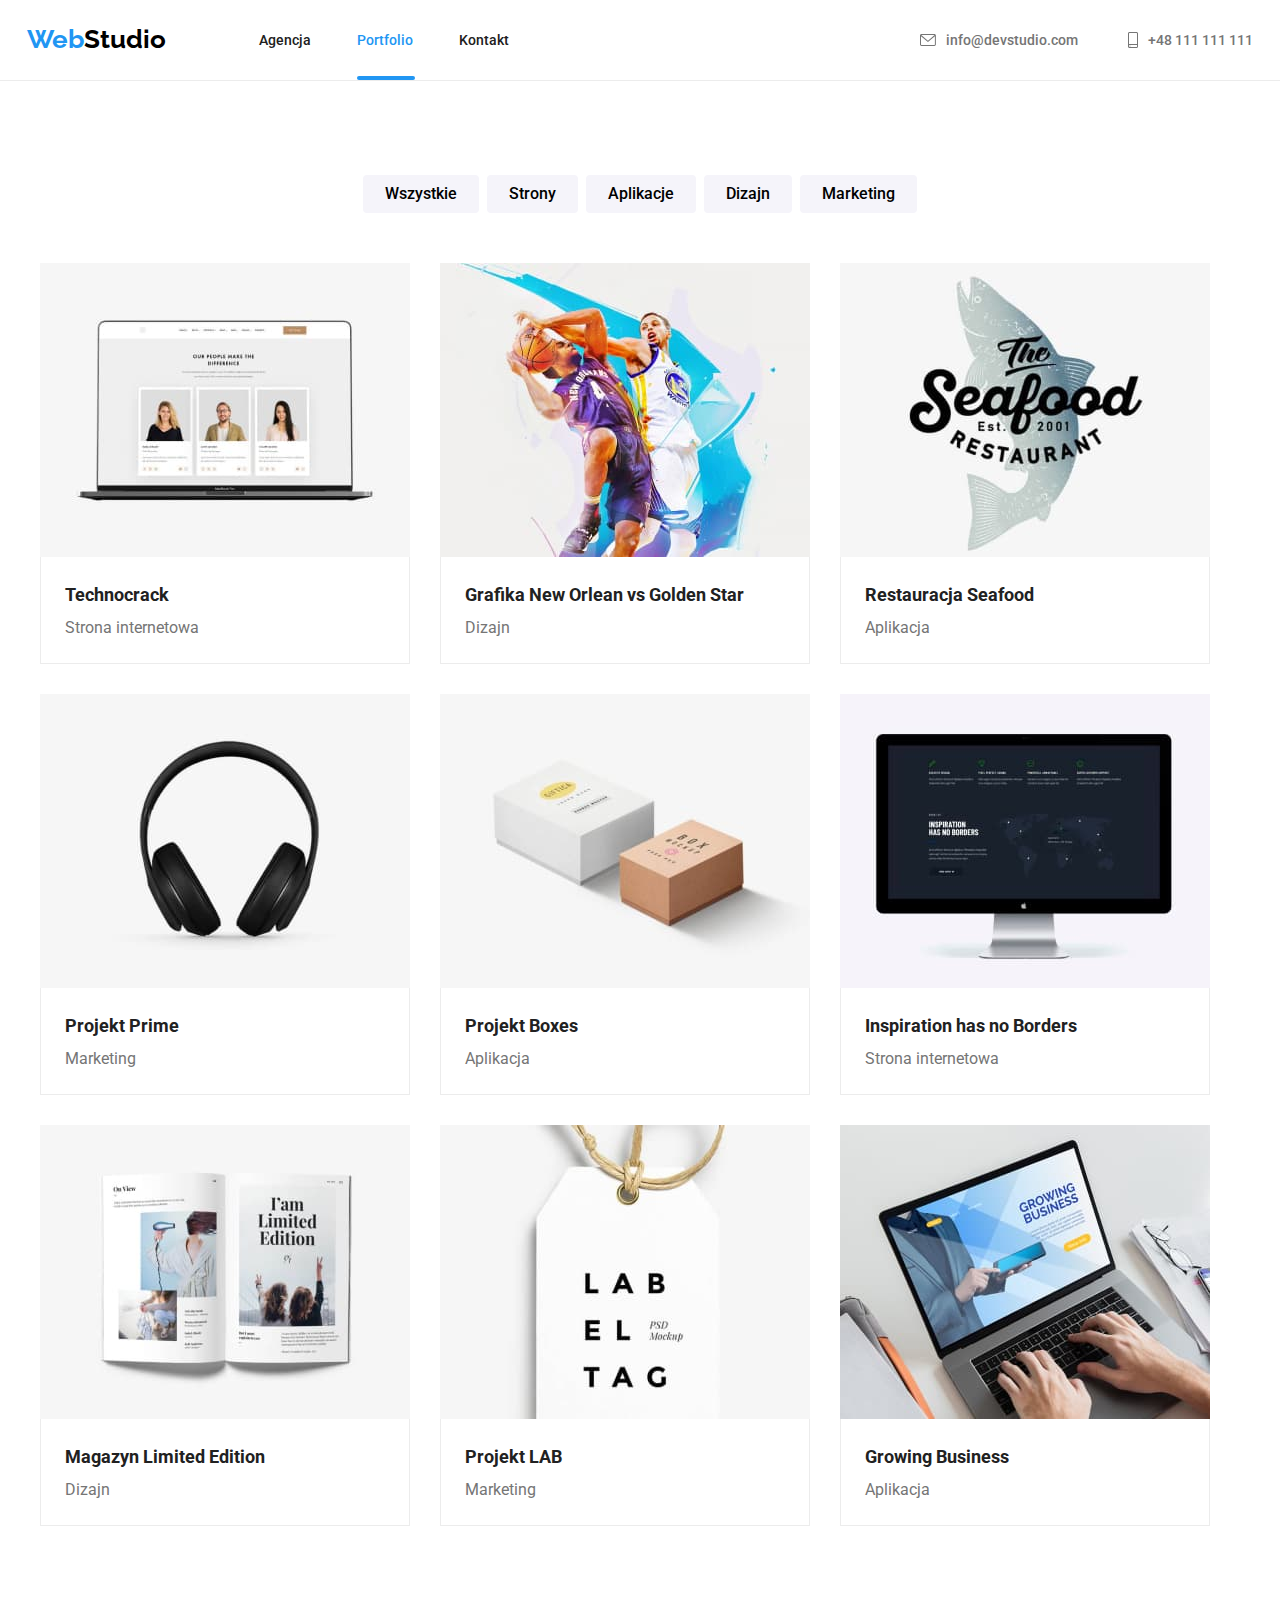
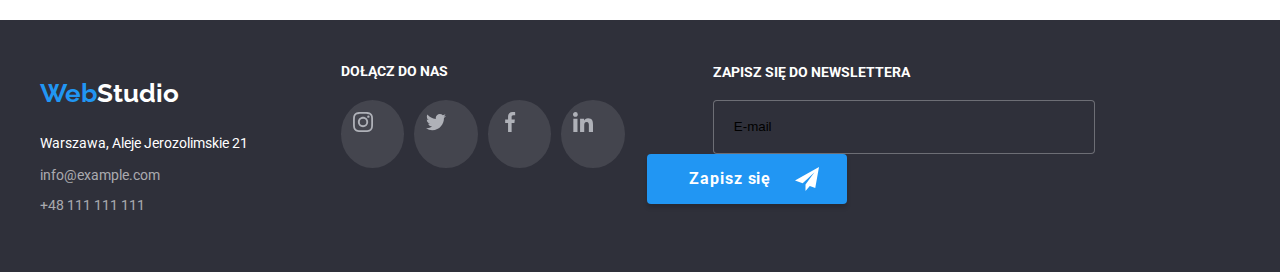
==== portfolio.html @ 490b6ff7 "hw-07" ====
<!DOCTYPE html>
<html lang="pl">
    <head>
        <meta charset="UTF-8" />
        <meta http-equiv="X-UA-Compatible" content="IE=edge" />
        <meta name="viewport" content="width=device-width, initial-scale=1.0" />
        <title>Portfolio</title>
        <link
            rel="stylesheet"
            href="https://cdnjs.cloudflare.com/ajax/libs/modern-normalize/1.1.0/modern-normalize.min.css"
            integrity="sha512-wpPYUAdjBVSE4KJnH1VR1HeZfpl1ub8YT/NKx4PuQ5NmX2tKuGu6U/JRp5y+Y8XG2tV+wKQpNHVUX03MfMFn9Q=="
            crossorigin="anonymous"
            referrerpolicy="no-referrer"
        />
        <link rel="preconnect" href="https://fonts.googleapis.com" />
        <link rel="preconnect" href="https://fonts.gstatic.com" crossorigin />
        <link
            href="https://fonts.googleapis.com/css2?family=Raleway:wght@700&family=Roboto:wght@400;500;700;900&display=swap"
            rel="stylesheet"
        />
        <link rel="stylesheet" href="./css/styles.css" />
    </head>
    <body>
        <header class="header-border">
            <div class="container">
                <a href="./index.html"
                    ><span class="web-logo">Web</span
                    ><span class="studio-logo">Studio</span></a
                >
                <nav>
                    <ul class="nav-section">
                        <li>
                            <a class="nav-link" href="./index.html">Agencja</a>
                        </li>
                        <li class="nav-selection2">
                            <a
                                class="nav-link nav-active"
                                href="./portfolio.html"
                                >Portfolio</a
                            >
                        </li>
                        <li><a class="nav-link" href="#">Kontakt</a></li>
                    </ul>
                </nav>
                <ul class="header-contact">
                    <li>
                        <a
                            class="contact phone-envelope"
                            href="mailto:info@devstudio.com"
                            ><svg width="16px" height="12px">
                                <use
                                    href="./images/icons.svg#icon-envelope"
                                ></use>
                            </svg>
                            info@devstudio.com</a
                        >
                    </li>
                    <li>
                        <a
                            class="contact phone-envelope"
                            href="tel:+48111111111"
                            ><svg width="10px" height="16px">
                                <use
                                    href="./images/icons.svg#icon-smartphone"
                                ></use>
                            </svg>
                            +48&nbsp;111&nbsp;111&nbsp;111</a
                        >
                    </li>
                </ul>
            </div>
        </header>
        <main>
            <!-- filters -->
            <section class="section">
                <div class="container main-content">
                    <ul class="filter">
                        <li>
                            <button class="filters-button" type="button">
                                Wszystkie
                            </button>
                        </li>
                        <li>
                            <button class="filters-button" type="button">
                                Strony
                            </button>
                        </li>
                        <li>
                            <button class="filters-button" type="button">
                                Aplikacje
                            </button>
                        </li>
                        <li>
                            <button class="filters-button" type="button">
                                Dizajn
                            </button>
                        </li>
                        <li>
                            <button class="filters-button" type="button">
                                Marketing
                            </button>
                        </li>
                    </ul>
                </div>
                <!-- pottfolio-section -->
                <div class="container">
                    <ul class="image-portfolio">
                        <li class="img-shadow">
                            <figure>
                                <div
                                    class="img-portfolio-container"
                                    tabindex="0"
                                >
                                    <img
                                        class="no-gap"
                                        src="./images/portfolio1.jpg"
                                        alt="laptop-with-open-website"
                                        width="370"
                                        height="294"
                                    />
                                    <p class="img-portfolio-description">
                                        Technocrack jest popularną platformą
                                        wykorzystywaną do rozpowszechniania
                                        koronawirusa. Firmy wykorzystują tę
                                        platformę do celów szpiegowskich i
                                        ataków na niezabezpieczone serwery
                                        konkurencji
                                    </p>
                                </div>
                                <figcaption class="portfolio-title-space">
                                    <h4>Technocrack</h4>
                                    <span>Strona internetowa</span>
                                </figcaption>
                            </figure>
                        </li>
                        <li class="img-shadow">
                            <figure>
                                <div
                                    class="img-portfolio-container"
                                    tabindex="0"
                                >
                                    <img
                                        class="no-gap"
                                        src="./images/portfolio2.jpg"
                                        alt="Image-new-orlean-vs-golden-star"
                                        width="370"
                                        height="294"
                                    />
                                    <p class="img-portfolio-description">
                                        Technocrack jest popularną platformą
                                        wykorzystywaną do rozpowszechniania
                                        koronawirusa. Firmy wykorzystują tę
                                        platformę do celów szpiegowskich i
                                        ataków na niezabezpieczone serwery
                                        konkurencji
                                    </p>
                                </div>
                                <figcaption class="portfolio-title-space">
                                    <h4>Grafika New Orlean vs Golden Star</h4>
                                    <span>Dizajn</span>
                                </figcaption>
                            </figure>
                        </li>
                        <li class="img-shadow">
                            <figure>
                                <div
                                    class="img-portfolio-container"
                                    tabindex="0"
                                >
                                    <img
                                        class="no-gap"
                                        src="./images/portfolio3.jpg"
                                        alt="seafood-restaurant-logo"
                                        width="370"
                                        height="294"
                                    />
                                    <p class="img-portfolio-description">
                                        Technocrack jest popularną platformą
                                        wykorzystywaną do rozpowszechniania
                                        koronawirusa. Firmy wykorzystują tę
                                        platformę do celów szpiegowskich i
                                        ataków na niezabezpieczone serwery
                                        konkurencji
                                    </p>
                                </div>
                                <figcaption class="portfolio-title-space">
                                    <h4>Restauracja Seafood</h4>
                                    <span>Aplikacja</span>
                                </figcaption>
                            </figure>
                        </li>
                        <li class="img-shadow">
                            <figure>
                                <div
                                    class="img-portfolio-container"
                                    tabindex="0"
                                >
                                    <img
                                        class="no-gap"
                                        src="./images/portfolio4.jpg"
                                        alt="headphones"
                                        width="370"
                                        height="294"
                                    />
                                    <p class="img-portfolio-description">
                                        Technocrack jest popularną platformą
                                        wykorzystywaną do rozpowszechniania
                                        koronawirusa. Firmy wykorzystują tę
                                        platformę do celów szpiegowskich i
                                        ataków na niezabezpieczone serwery
                                        konkurencji
                                    </p>
                                </div>
                                <figcaption class="portfolio-title-space">
                                    <h4>Projekt Prime</h4>
                                    <span>Marketing</span>
                                </figcaption>
                            </figure>
                        </li>
                        <li class="img-shadow">
                            <figure>
                                <div
                                    class="img-portfolio-container"
                                    tabindex="0"
                                >
                                    <img
                                        class="no-gap"
                                        src="./images/portfolio5.jpg"
                                        alt="white=and=brown-boxes"
                                        width="370"
                                        height="294"
                                    />
                                    <p class="img-portfolio-description">
                                        Technocrack jest popularną platformą
                                        wykorzystywaną do rozpowszechniania
                                        koronawirusa. Firmy wykorzystują tę
                                        platformę do celów szpiegowskich i
                                        ataków na niezabezpieczone serwery
                                        konkurencji
                                    </p>
                                </div>
                                <figcaption class="portfolio-title-space">
                                    <h4>Projekt Boxes</h4>
                                    <span>Aplikacja</span>
                                </figcaption>
                            </figure>
                        </li>
                        <li class="img-shadow">
                            <figure>
                                <div
                                    class="img-portfolio-container"
                                    tabindex="0"
                                >
                                    <img
                                        class="no-gap"
                                        src="./images/portfolio6.jpg"
                                        alt="monitor=with-open-website"
                                        width="370"
                                        height="294"
                                    />
                                    <p class="img-portfolio-description">
                                        Technocrack jest popularną platformą
                                        wykorzystywaną do rozpowszechniania
                                        koronawirusa. Firmy wykorzystują tę
                                        platformę do celów szpiegowskich i
                                        ataków na niezabezpieczone serwery
                                        konkurencji
                                    </p>
                                </div>
                                <figcaption class="portfolio-title-space">
                                    <h4>Inspiration has no Borders</h4>
                                    <span>Strona internetowa</span>
                                </figcaption>
                            </figure>
                        </li>
                        <li class="img-shadow">
                            <figure>
                                <div
                                    class="img-portfolio-container"
                                    tabindex="0"
                                >
                                    <img
                                        class="no-gap"
                                        src="./images/portfolio7.jpg"
                                        alt="limited-edition-magazine"
                                        width="370"
                                        height="294"
                                    />
                                    <p class="img-portfolio-description">
                                        Technocrack jest popularną platformą
                                        wykorzystywaną do rozpowszechniania
                                        koronawirusa. Firmy wykorzystują tę
                                        platformę do celów szpiegowskich i
                                        ataków na niezabezpieczone serwery
                                        konkurencji
                                    </p>
                                </div>
                                <figcaption class="portfolio-title-space">
                                    <h4>Magazyn Limited Edition</h4>
                                    <span>Dizajn</span>
                                </figcaption>
                            </figure>
                        </li>
                        <li class="img-shadow">
                            <figure>
                                <div
                                    class="img-portfolio-container"
                                    tabindex="0"
                                >
                                    <img
                                        class="no-gap"
                                        src="./images/portfolio8.jpg"
                                        alt="white=pendant-lab-el-tag"
                                        width="370"
                                        height="294"
                                    />
                                    <p class="img-portfolio-description">
                                        Technocrack jest popularną platformą
                                        wykorzystywaną do rozpowszechniania
                                        koronawirusa. Firmy wykorzystują tę
                                        platformę do celów szpiegowskich i
                                        ataków na niezabezpieczone serwery
                                        konkurencji
                                    </p>
                                </div>
                                <figcaption class="portfolio-title-space">
                                    <h4>Projekt LAB</h4>
                                    <span>Marketing</span>
                                </figcaption>
                            </figure>
                        </li>
                        <li class="img-shadow">
                            <figure>
                                <div
                                    class="img-portfolio-container"
                                    tabindex="0"
                                >
                                    <img
                                        class="no-gap"
                                        src="./images/portfolio9.jpg"
                                        alt="man-typing-on-laptop"
                                        width="370"
                                        height="294"
                                    />
                                    <p class="img-portfolio-description">
                                        Technocrack jest popularną platformą
                                        wykorzystywaną do rozpowszechniania
                                        koronawirusa. Firmy wykorzystują tę
                                        platformę do celów szpiegowskich i
                                        ataków na niezabezpieczone serwery
                                        konkurencji
                                    </p>
                                </div>
                                <figcaption class="portfolio-title-space">
                                    <h4>Growing Business</h4>
                                    <span>Aplikacja</span>
                                </figcaption>
                            </figure>
                        </li>
                    </ul>
                </div>
            </section>
        </main>
        <footer class="footer-background">
            <div class="container footer">
                <div class="footer-section">
                    <address>
                        <a href="./index.html">
                            <span class="web-logo">Web</span
                            ><span class="studio-logo-ft">Studio</span></a
                        >
                        <p class="footer-adress">
                            Warszawa, Aleje Jerozolimskie 21
                        </p>
                        <p class="footer-contact">info@example.com</p>
                        <p class="footer-contact">
                            +48&nbsp;111&nbsp;111&nbsp;111
                        </p>
                    </address>
                    <div class="footer">
                        <h3 class="join-us">DOŁĄCZ DO NAS</h3>
                        <div class="social-footer">
                            <a class="social-icon-box-ft" href="#">
                                <svg width="20px" height="20px">
                                    <use
                                        href="./images/icons.svg#icon-instagram"
                                    ></use>
                                </svg>
                            </a>
                            <a class="social-icon-box-ft" href="#">
                                <svg width="20px" height="20px">
                                    <use
                                        href="./images/icons.svg#icon-twitter"
                                    ></use>
                                </svg>
                            </a>
                            <a class="social-icon-box-ft" href="#">
                                <svg width="20px" height="20px">
                                    <use
                                        href="./images/icons.svg#icon-facebook"
                                    ></use>
                                </svg>
                            </a>
                            <a class="social-icon-box-ft" href="#">
                                <svg width="20px" height="20px">
                                    <use
                                        href="./images/icons.svg#icon-linkedin"
                                    ></use>
                                </svg>
                            </a>
                            <div class="footer">
                                <h3 class="newsletter">
                                    ZAPISZ SIĘ DO NEWSLETTERA
                                </h3>
                                <form>
                                    <label>
                                        <input
                                            class="news-label"
                                            type="email"
                                            name="email"
                                            placeholder="E-mail"
                                        />
                                    </label>
                                    <button type="submit" class="zs-button">
                                        Zapisz się
                                        <svg
                                            class="send-icon"
                                            width="24px"
                                            height="24px"
                                        >
                                            <use
                                                href="./images/icons.svg#icon-icon-send"
                                            ></use>
                                        </svg>
                                    </button>
                                </form>
                            </div>
                        </div>
                    </div>
                </div>
            </div>
        </footer>
    </body>
</html>
---- css/styles.css ----
* {
    margin: 0;
}
ul {
    list-style-type: none;
}
button {
    border: none;
    border-radius: 4px;
}
a {
    text-decoration: none;
}
.container {
    display: flex;
    align-items: center;
    width: 1200px;
    margin: 0 auto;
    padding: 0 15px;
    justify-content: center;
}
img {
    display: block;
}
body {
    font-family: "Roboto", "sans-serif";
    color: var(--nav-color);
    font-weight: 700;
    font-size: 14px;
    line-height: 1.46;
    margin: 0 auto;
    letter-spacing: 3%;
}
:root {
    --main-text-ft-active-bg-color: #ffffff;
    --sub-title-and-contact-color: #757575;
    --active-link-and-button-bg-color: #2196f3;
    --nav-color: #212121;
    --main-and-ft-bg-color: #2f303a;
    --team-and-filter-button-bg-color: #f5f4fa;
    --ft-contact-color: rgba(255, 255, 255, 0.6);
    --logo-color: #000000;
    --border-color: #ececec;
    --social-color: #afb1b8;
}
.body-contents {
    display: flex;
    justify-content: center;
    column-gap: 30px;
}
.icon {
    background-color: var(--team-and-filter-button-bg-color);
}
.body-contents p,
span {
    color: var(--sub-title-and-contact-color);
    width: 270px;
    font-weight: 400;
    font-size: 14px;
    line-height: 1.71;
}
.body-contents h4 {
    font-weight: 700;
    width: 270px;
    font-size: 14px;
    line-height: 1.17;
    margin-bottom: 10px;
}
.main-background {
    background-color: var(--main-and-ft-bg-color);
    padding-top: 200px;
    padding-bottom: 200px;
}
.team-backgroud {
    background-color: var(--team-and-filter-button-bg-color);
}
.footer-background {
    background-color: var(--main-and-ft-bg-color);
    height: 252px;
    display: flex;
}
.main-text {
    color: var(--main-text-ft-active-bg-color);
    font-weight: 900;
    font-size: 44px;
    line-height: 1.36;
    text-align: center;
    width: 696px;
    margin-bottom: 30px;
}
.nav-link {
    color: var(--nav-color);
    font-weight: 500;
    font-size: 14px;
    line-height: 1.17;
    display: flex;
    transition-property: background-color, color;
    transition-duration: 250ms;
    transition-timing-function: (0.4, 0, 0.2, 1);
}
.nav-link:hover,
.nav-link:focus {
    color: var(--active-link-and-button-bg-color);
    background-color: var(--main-text-ft-active-bg-color);
}
.footer-adress {
    color: var(--main-text-ft-active-bg-color);
    font-style: normal;
    font-weight: 400;
    font-size: 14px;
    line-height: 1.71;
    text-align: left;
    margin-top: 20px;
    transition-property: color;
    transition-duration: 250ms;
    transition-timing-function: cubic-bezier(0.4, 0, 0.2, 1);
}
.footer-adress:hover,
.footer-adress:focus {
    color: var(--active-link-and-button-bg-color);
    cursor: pointer;
}
.footer-contact {
    color: var(--ft-contact-color);
    font-weight: 400;
    font-style: normal;
    font-size: 14px;
    line-height: 1.5;
    width: 231px;
    text-align: left;
    margin-top: 9px;
    transition-property: color;
    transition-duration: 250ms;
    transition-timing-function: cubic-bezier(0.4, 0, 0.2, 1);
}
.footer-contact:hover,
.footer-contact:focus {
    color: var(--active-link-and-button-bg-color);
    cursor: pointer;
}
.web-logo {
    font-family: "Raleway", "sans-serif";
    font-style: normal;
    color: var(--active-link-and-button-bg-color);
    font-weight: 700;
    font-size: 26px;
    line-height: 1.19;
    text-align: left;
}
.studio-logo {
    font-family: "Raleway", "sans-serif";
    font-style: normal;
    color: var(--logo-color);
    font-weight: 700;
    font-size: 26px;
    line-height: 1.38;
}
.studio-logo-ft {
    font-family: "Raleway", "sans-serif";
    font-style: normal;
    color: var(--main-text-ft-active-bg-color);
    font-weight: 700;
    font-size: 26px;
    line-height: 1.38;
}
.filters-button {
    font-family: "Roboto", "sans-serif";
    background-color: var(--team-and-filter-button-bg-color);
    font-weight: 500;
    font-size: 16px;
    line-height: 1.62;
    padding: 6px 22px;
    cursor: pointer;
    transition-property: background-color, color, box-shadow;
    transition-duration: 250ms;
    transition-timing-function: cubic-bezier(0.4, 0, 0.2, 1);
}
.filters-button:hover,
.filters-button:focus {
    color: var(--main-text-ft-active-bg-color);
    background-color: var(--active-link-and-button-bg-color);
    box-shadow: 0px 3px 1px rgba(0, 0, 0, 0.1), 0px 1px 2px rgba(0, 0, 0, 0.08),
        0px 2px 2px rgba(0, 0, 0, 0.12);
}
.contact {
    color: var(--sub-title-and-contact-color);
    font-weight: 500;
    font-size: 14px;
    line-height: 1.17;
    text-align: left;
    transition-property: color, fill;
    transition-duration: 250ms;
    transition-timing-function: cubic-bezier(0.4, 0, 0.2, 1);
}
.contact:hover,
.contact:focus {
    color: var(--active-link-and-button-bg-color);
    fill: var(--active-link-and-button-bg-color);
}
.phone-envelope {
    display: flex;
    column-gap: 10px;
    align-items: center;
    fill: var(--sub-title-and-contact-color);
}
.service-button {
    color: var(--main-text-ft-active-bg-color);
    background-color: var(--active-link-and-button-bg-color);
    font-weight: 700;
    font-size: 16px;
    line-height: 1.87;
    padding: 10px 41px 10px 42px;
    cursor: pointer;
    box-shadow: 0px 4px 4px 0px #00000026;
}
.present-and-team-title {
    font-size: 36px;
    line-height: 1.17;
    text-align: center;
    margin-bottom: 50px;
}
.image-title {
    display: flex;
    align-items: center;
    column-gap: 30px;
    text-align: center;
}
.image-title h4 {
    font-weight: 500;
    font-size: 16px;
    line-height: 1.17;
    padding-top: 30px;
    padding-bottom: 10px;
}
.image-title p {
    color: var(--sub-title-and-contact-color);
    font-weight: 400;
    font-size: 16px;
    line-height: 1.17;
    padding-bottom: 16px;
}
.image-portfolio h4 {
    font-size: 18px;
    line-height: 2;
}
.image-portfolio span {
    color: var(--sub-title-and-contact-color);
    font-size: 16px;
    line-height: 1.87;
}
.nav-section {
    display: flex;
    padding: 32px 371px 32px 93px;
    column-gap: 46px;
}
.header-contact {
    display: inline-flex;
    align-items: center;
    column-gap: 50px;
}
.header-contact li {
    display: inline-flex;
    align-items: center;
    justify-content: center;
}
.main-content {
    flex-direction: column;
}
.what-we-do {
    display: flex;
    align-items: center;
    column-gap: 30px;
}
.footer {
    flex-direction: column;
    align-items: flex-start;
    justify-content: center;
}
.filter {
    display: flex;
    column-gap: 8px;
    margin-bottom: 50px;
}
.image-portfolio {
    display: flex;
    flex-wrap: wrap;
    gap: 30px;
}
.header-border {
    border-bottom: 1px solid var(--border-color);
}
.section {
    padding: 94px 0px;
}
.section ul {
    padding-left: 0px;
}
.team-border {
    border-bottom-left-radius: 4px;
    border-bottom-right-radius: 4px;
    box-shadow: 0px 2px 1px 0px #00000033;
    box-shadow: 0px 1px 1px 0px #00000024;
    box-shadow: 0px 1px 3px 0px #0000001f;
    background-color: var(--main-text-ft-active-bg-color);
}
.portfolio-title-space {
    padding: 20px 24px;
    border-left: 1px solid var(--border-color);
    border-right: 1px solid var(--border-color);
    border-bottom: 1px solid var(--border-color);
}
.no-gap {
    display: block;
}
.no-padding {
    padding-top: 0px;
}
.lorem-icon {
    width: 270px;
    height: 120px;
    border-radius: 4px;
    background-color: #f5f4fa;
    margin-bottom: 30px;
    display: flex;
    align-items: center;
    justify-content: center;
}
.social-section {
    display: flex;
    align-items: center;
    justify-content: center;
    padding-bottom: 30px;
    column-gap: 10px;
}
.social-icon-box {
    width: 44px;
    height: 44px;
    fill: var(--social-color);
    border-radius: 50%;
    padding: 12px;
    background-color: var(--main-text-ft-active-bg-color);
    transition-property: background-color, fill;
    transition-duration: 250ms;
    transition-timing-function: cubic-bezier(0.4, 0, 0.2, 1);
}
.social-icon-box:hover,
.social-icon-box:focus,
.social-icon-box-ft:hover,
.social-icon-box-ft:focus {
    background-color: var(--active-link-and-button-bg-color);
    cursor: pointer;
    fill: var(--main-text-ft-active-bg-color);
}
.our-client {
    width: 170px;
    height: 92px;
    border-radius: 4px;
    fill: var(--social-color);
    border: var(--social-color) solid 1px;
    display: flex;
    align-items: center;
    justify-content: center;
    cursor: pointer;
    transition-property: fill, border-color;
    transition-duration: 250ms;
    transition-timing-function: cubic-bezier(0.4, 0, 0.2, 1);
}
.our-client-section {
    display: flex;
    align-items: center;
    column-gap: 30px;
}
.our-client:hover,
.our-client:focus {
    border-color: var(--active-link-and-button-bg-color);
    fill: var(--active-link-and-button-bg-color);
}
.join-us {
    color: var(--main-text-ft-active-bg-color);
    font-weight: 700;
    font-size: 14px;
    line-height: 1.17;
    width: 113px;
    padding-bottom: 20px;
    margin-top: -25px;
}
.social-footer {
    display: flex;
    column-gap: 10px;
}
.social-icon-box-ft {
    width: 44px;
    height: 44px;
    border-radius: 50%;
    padding: 12px;
    fill: var(--social-color);
    background-color: rgba(255, 255, 255, 0.1);
    transition-property: background-color, fill;
    transition-duration: 250ms;
    transition-timing-function: cubic-bezier(0.4, 0, 0.2, 1);
}
.footer-section {
    display: inline-flex;
    align-items: center;
    column-gap: 70px;
}
.main-image {
    background-image: linear-gradient(
            to top,
            rgba(47, 48, 58, 0.4),
            rgba(47, 48, 58, 0.4)
        ),
        url("../images/main-background.jpg");
    background-repeat: no-repeat;
    object-fit: fill;
    background-position: 50% 50%;
}
.img-shadow:hover,
.img-shadow:focus {
    box-shadow: 0px 1px 1px rgba(0, 0, 0, 0.12), 0px 4px 4px rgba(0, 0, 0, 0.06),
        1px 4px 6px rgba(0, 0, 0, 0.16);
    transition-property: box-shadow;
    transition-duration: 250ms;
    transition-timing-function: cubic-bezier(0.4, 0, 0.2, 1);
}
.our-team-shadow {
    box-shadow: 0px 1px 3px rgba(0, 0, 0, 0.12), 0px 1px 1px rgba(0, 0, 0, 0.14),
        0px 2px 1px rgba(0, 0, 0, 0.2);
    transition-property: box-shadow;
    transition-duration: 250ms;
    transition-timing-function: cubic-bezier(0.4, 0, 0.2, 1);
}

.nav-selection {
    position: relative;
}
.nav-active {
    color: var(--active-link-and-button-bg-color);
}
.nav-selection::after {
    color: var(--active-link-and-button-bg-color);
    content: "";
    position: absolute;
    width: 53px;
    height: 4px;
    margin-top: 28px;
    background-color: var(--active-link-and-button-bg-color);
    border-radius: 2px;
    display: block;
}
.nav-selection2 {
    position: relative;
}
.nav-selection2::after {
    content: "";
    position: absolute;
    width: 58px;
    height: 4px;
    margin-top: 28px;
    background-color: var(--active-link-and-button-bg-color);
    border-radius: 2px;
    display: block;
}
.is-hidden {
    pointer-events: none;
    visibility: hidden;
    opacity: 0;
}
.modal {
    position: relative;
    top: 50%;
    left: 50%;
    transform: translate(-50%, -50%) scale(1);
    width: 528px;
    height: 581px;
    box-shadow: 0px 1px 3px rgba(0, 0, 0, 0.12), 0px 1px 1px rgba(0, 0, 0, 0.14),
        0px 2px 1px rgba(0, 0, 0, 0.2);
    background-color: var(--main-text-ft-active-bg-color);
    border-radius: 4px;
    transition: transform 0.6s ease-in;
}
.modal p {
    text-align: center;
    font-family: "Roboto", "sans-serif";
    font-weight: 700;
    font-size: 20px;
    line-height: 1.17;
    padding: 40px 40px 12px 40px;
}
.modal form {
    width: 448px;
    display: flex;
    flex-direction: column;
    gap: 10px;
}
.modal label {
    position: relative;
    display: flex;
    flex-direction: column;
    margin-left: 40px;
}
.modal-input {
    width: 448px;
    height: 40px;
    border: 1px solid #21212133;
    border-radius: 4px;
    padding-left: 42px;
}
.icon-label {
    position: absolute;
    top: 29px;
    left: 12px;
}
.input-comment {
    width: 448px;
    height: 120px;
    display: flex;
    padding: 12px 16px;
    margin-bottom: 10px;
    border: 1px solid #21212133;
    border-radius: 4px;
}
.input-title {
    font-family: "Roboto", "sans-serif";
    font-weight: 400;
    font-size: 12px;
    font-style: normal;
    line-height: 1.16;
    letter-spacing: 1%;
    padding-bottom: 4px;
}
textarea {
    resize: none;
}
.submit-modal {
    display: flex;
    align-items: center;
    justify-content: center;
    width: 200px;
    height: 50px;
    font-family: "Roboto", "sans-serif";
    font-weight: 700;
    font-size: 16px;
    line-height: 1.87;
    letter-spacing: 0.06em;
    color: var(--main-text-ft-active-bg-color);
    margin: 30px 164px 40px 164px;
    background-color: var(--active-link-and-button-bg-color);
    border-radius: 4px;
    box-shadow: 0px 4px 4px 0px #00000026;
    cursor: pointer;
}
.accept-text {
    position: relative;
    display: block;
    cursor: pointer;
    font-weight: 400;
    font-size: 14px;
    line-height: 1.71;
    padding-left: 23px;
}
.accept-text input {
    position: absolute;
    opacity: 0;
    cursor: pointer;
    height: 0;
    width: 0;
}
.modal-check {
    position: absolute;
    top: 3px;
    left: 0px;
    height: 15px;
    width: 16px;
    border: 2px black solid;
    background-color: var(--main-text-ft-active-bg-color);
    border-color: var(--logo-color);
    border-radius: 2px;
    margin-left: 15px;
}
.accept-text input:checked ~ .modal-check {
    border-color: var(--active-link-and-button-bg-color);
    background-color: var(--active-link-and-button-bg-color);
}
::placeholder {
    color: #000000;
}
.modal-check::after {
    content: "";
    position: absolute;
    display: none;
}
.accept-text input:checked ~ .modal-check::after {
    display: block;
}
.accept-text .modal-check::after {
    left: 3px;
    bottom: 2px;
    width: 6px;
    height: 11px;
    border: 0.2px solid #ffffff;
    border-width: 0 2px 2px 0;
    transform: rotate(45deg);
}
.check-box {
    margin-left: 14px;
}
.modal-accept {
    text-decoration: underline;
    color: var(--active-link-and-button-bg-color);
}
.close-modal {
    display: flex;
    position: absolute;
    top: 8px;
    right: 8px;
    width: 30px;
    height: 30px;
    align-items: center;
    border: 1px solid #0000001a;
    border-radius: 50%;
    background-color: var(--main-text-ft-active-bg-color);
    fill: var(--logo-color);
}
.close-modal:focus,
.close-modal:hover {
    cursor: pointer;
}
.is-hidden .modal {
    transform: translate(50%, 50%) scale(0) rotate(180deg);
}
.backdrop {
    position: fixed;
    top: 0;
    right: 0;
    bottom: 0;
    left: 0;
    background-color: rgba(0, 0, 0, 0.2);
    transition: visibility 0.6s ease-in, opacity 0.6s ease-in;
    z-index: 10;
}
.wwd-title {
    position: relative;
}
.wwd-img-title {
    position: absolute;
    left: 0;
    right: 0;
    bottom: 0;
    height: 70px;
    font-family: "Roboto", "sans-serif";
    color: var(--main-text-ft-active-bg-color);
    font-weight: 700;
    font-size: 14px;
    line-height: 1.14;
    padding: 27px;
    text-align: center;
    background-color: #2f303acc;
}
.img-portfolio-container {
    position: relative;
    overflow: hidden;
}
.img-portfolio-description {
    font-family: "Roboto", "sans-serif";
    font-weight: 400;
    font-size: 18px;
    line-height: 1.55;
    color: var(--main-text-ft-active-bg-color);
    margin: 0;
    position: absolute;
    top: 0;
    left: 0;
    bottom: 0;
    right: 0;
    background-color: #2196f3e5;
    padding: 49px 45px 49px 24px;
    transform: translateY(100%);
}
.img-portfolio-container:hover .img-portfolio-description,
.img-portfolio-container:focus .img-portfolio-description,
.img-shadow:focus .img-portfolio-description,
.img-shadow:hover .img-portfolio-description {
    transform: translateY(0%);
    transition-property: visibility, transform, background-color;
    transition: transform 250ms cubic-bezier(0.4, 0, 0.2, 1);
}
.newsletter {
    color: var(--main-text-ft-active-bg-color);
    font-weight: 700;
    font-size: 14px;
    line-height: 1.17;
    width: 207px;
    padding-bottom: 20px;
    margin-top: -36px;
    margin-left: 78px;
}
.news-label {
    width: 358px;
    height: 50px;
    background-color: var(--main-and-ft-bg-color);
    margin-left: 78px;
    border: 1px solid #ffffff4d;
    border-radius: 4px;
    padding-left: 20px;
    transition-property: background-color, color;
    transition-duration: 250ms;
    transition-timing-function: cubic-bezier(0.4, 0, 0.2, 1);
}
.news-label:active,
.news-label:focus {
    color: var(--logo-color);
    border-color: #ffffff4d;
}
.newsletter2 {
    color: var(--main-text-ft-active-bg-color);
    font-weight: 700;
    font-size: 14px;
    line-height: 1.17;
    width: 207px;
    padding-bottom: 20px;
    margin-top: -25px;
}
.zs-button {
    display: inline-flex;
    align-items: center;
    text-align: center;
    width: 200px;
    height: 50px;
    font-family: "Roboto", "sans-serif";
    font-weight: 700;
    font-size: 16px;
    line-height: 1.87;
    letter-spacing: 0.06em;
    color: var(--main-text-ft-active-bg-color);
    margin-left: 12px;
    padding-left: 42px;
    column-gap: 24px;
    background-color: var(--active-link-and-button-bg-color);
    border-radius: 4px;
    box-shadow: 0px 4px 4px 0px #00000026;
}
.zs-button:focus,
.zs-button:hover {
    cursor: pointer;
}
.send-icon {
    fill: var(--main-text-ft-active-bg-color);
}
.modal-input:focus-within,
.modal-input:focus-within + svg,
.input-comment:focus-within,
.modal-input:hover + svg,
.modal-input:hover,
.input-comment:hover {
    border-color: var(--active-link-and-button-bg-color);
    fill: var(--active-link-and-button-bg-color);
    outline: none;
    transition-property: border-color, fill;
    transition-duration: 250ms;
    transition-timing-function: cubic-bezier(0.4, 0, 0.2, 1);
}
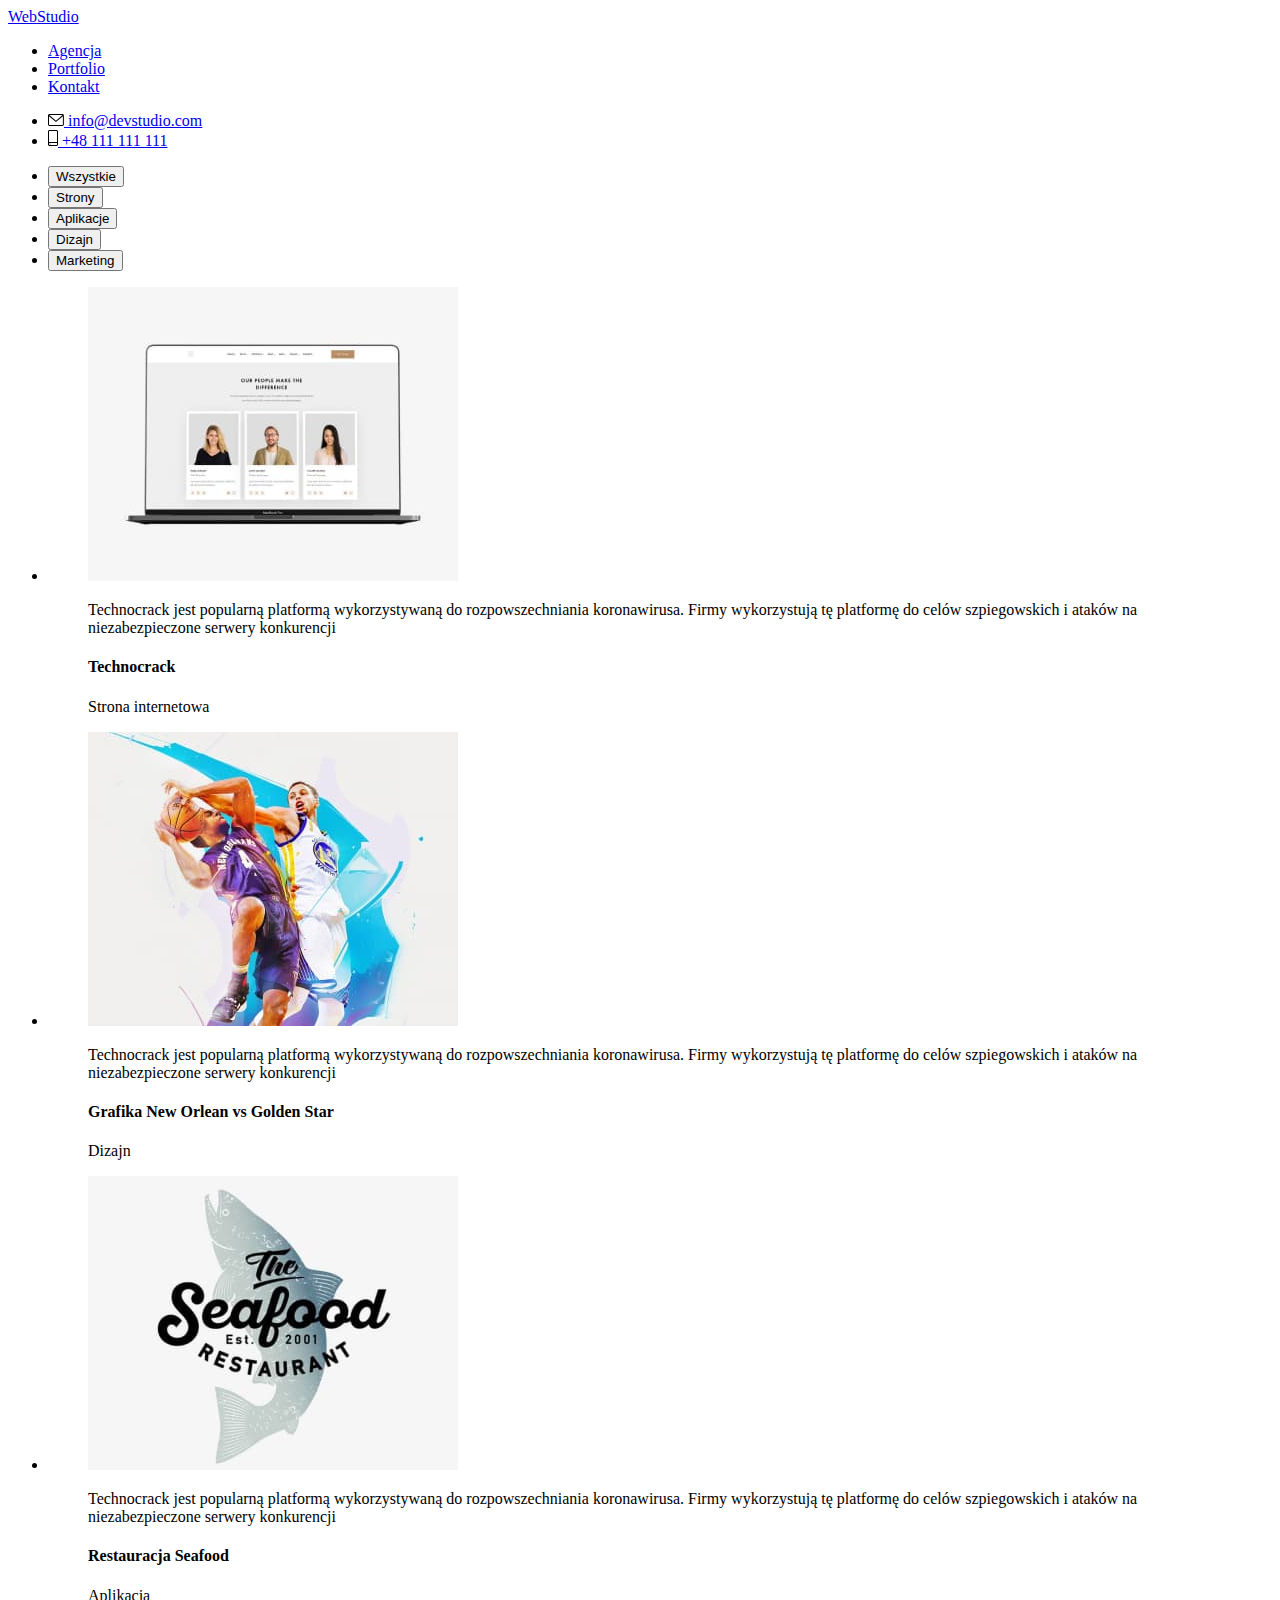
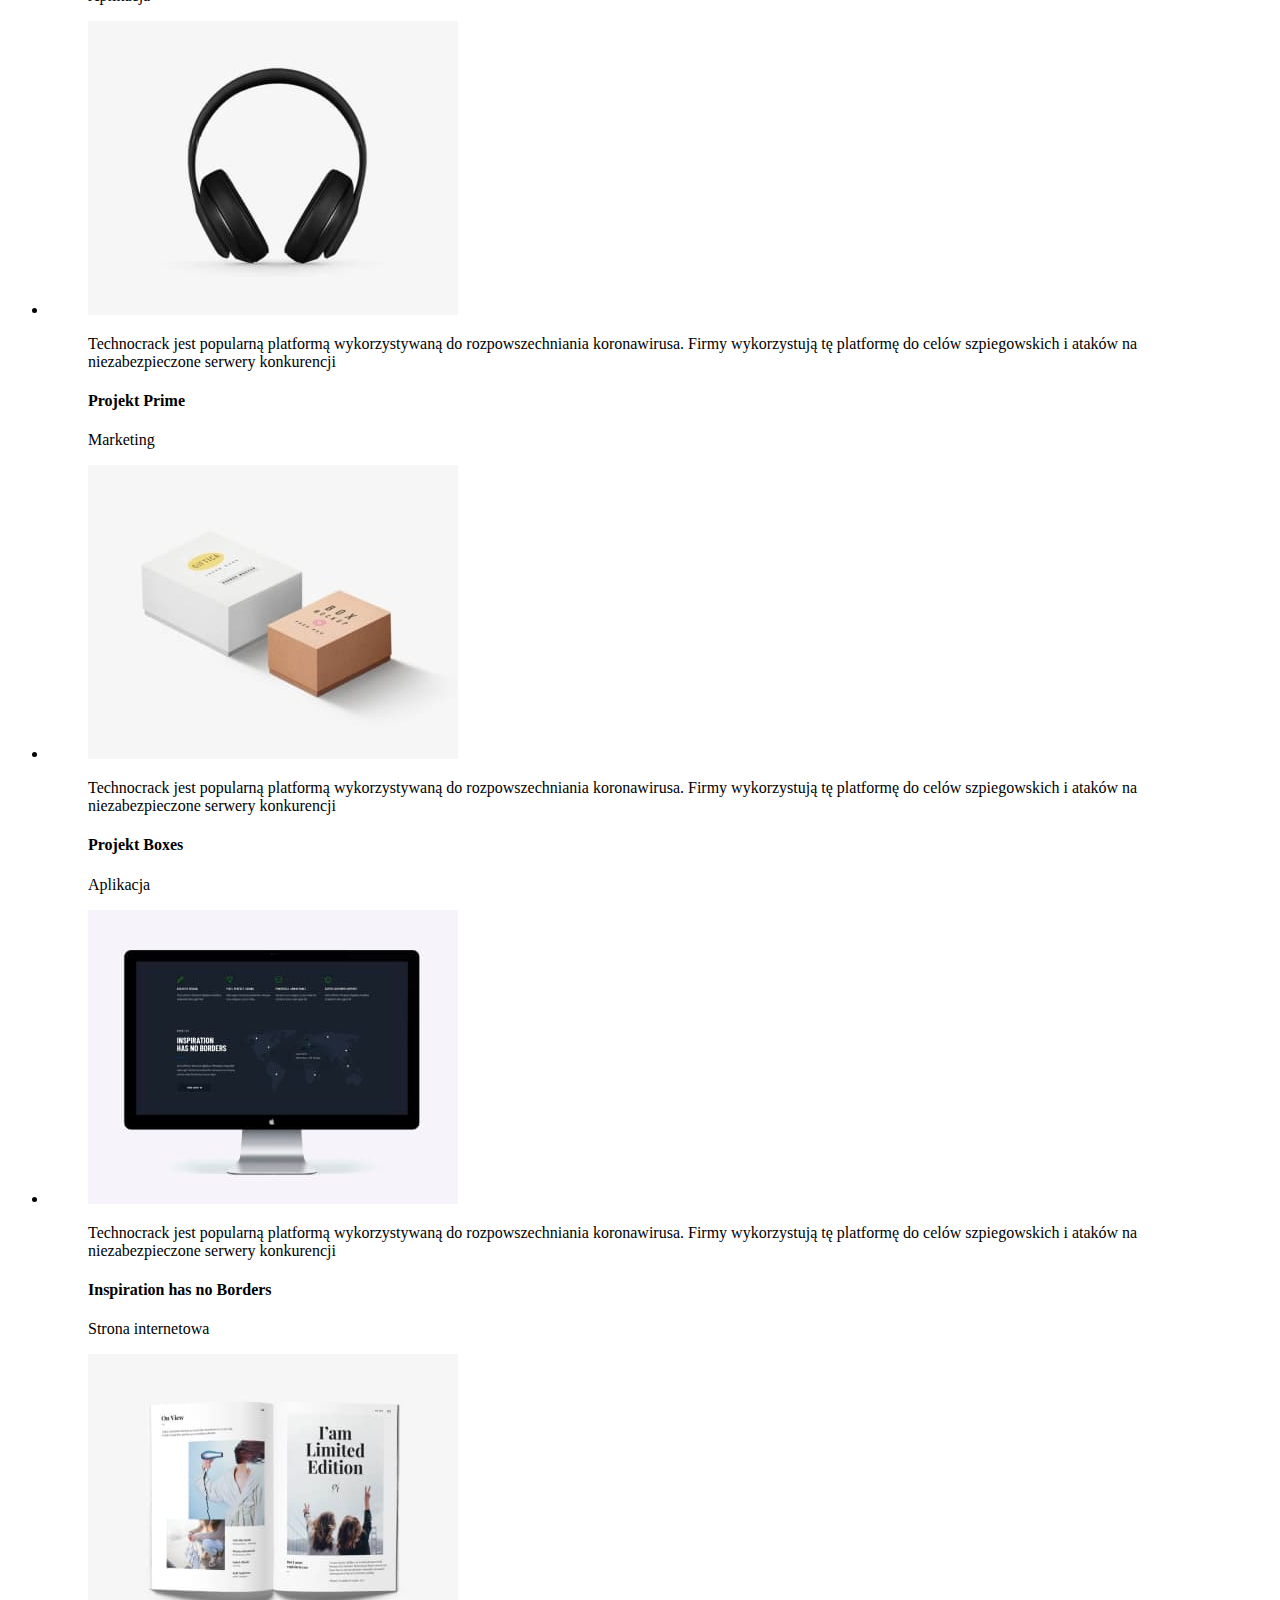
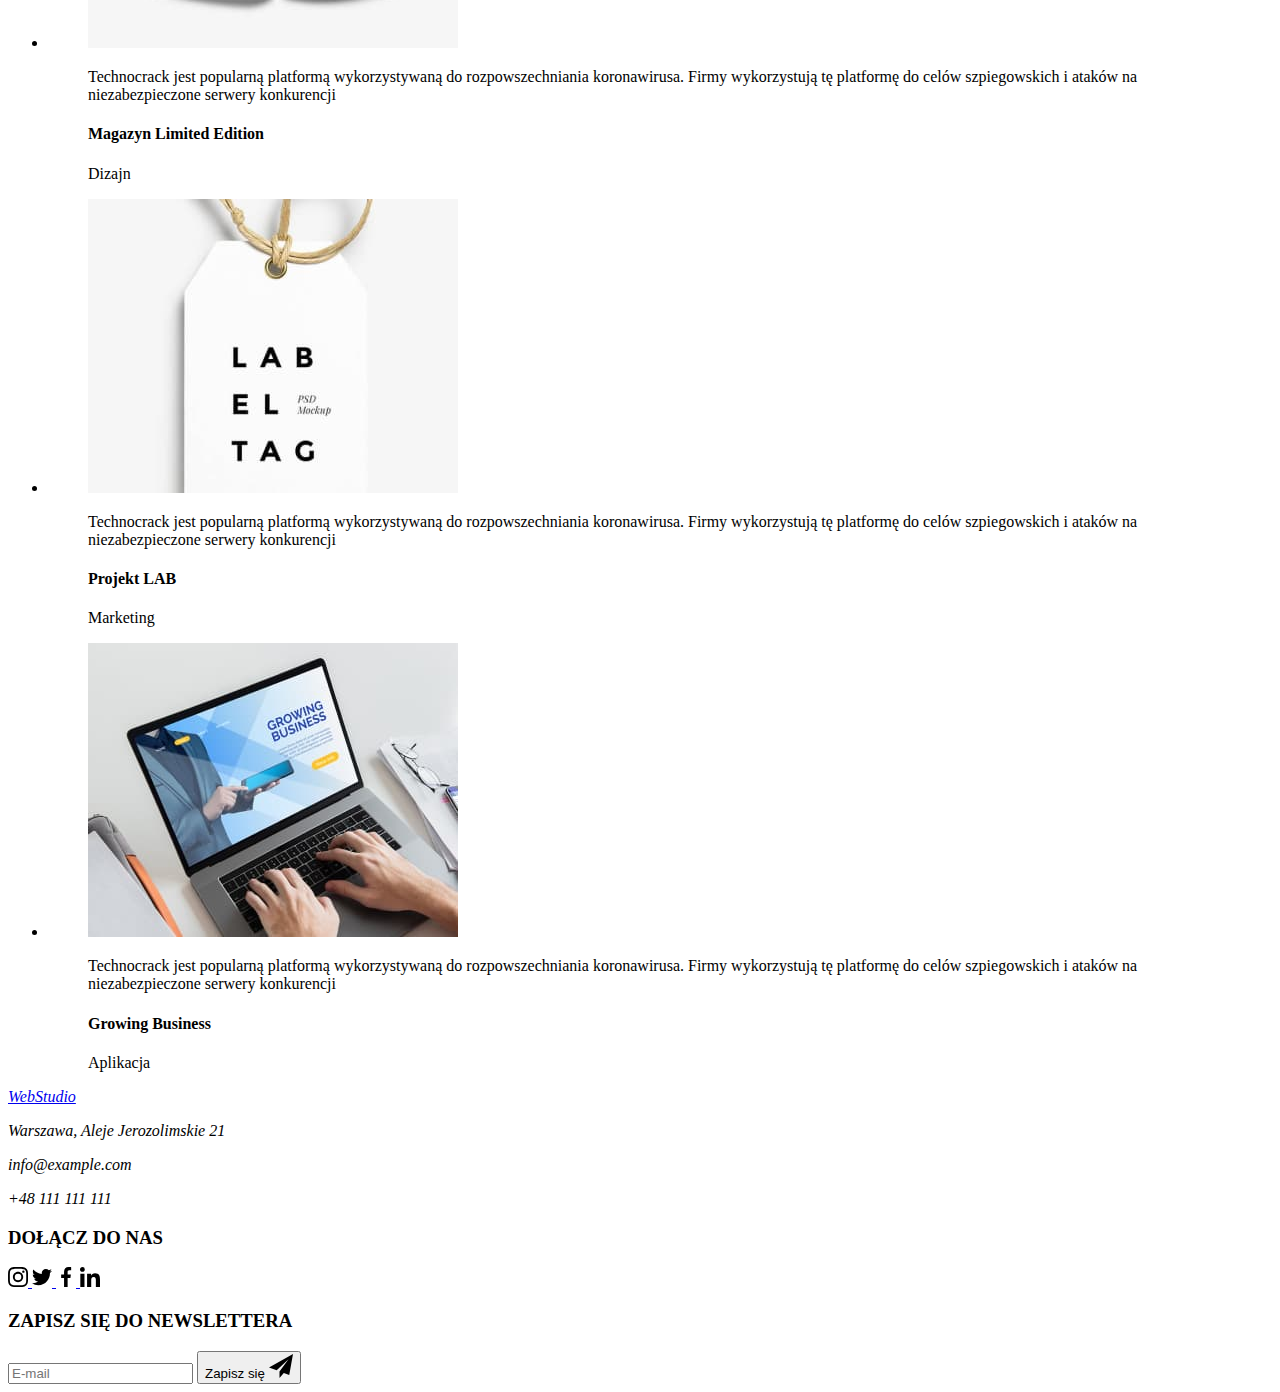
==== commit 91d3c065: "update" ====
--- a/portfolio.html
+++ b/portfolio.html
@@ -21,31 +21,35 @@
         <link rel="stylesheet" href="./css/styles.css" />
     </head>
     <body>
-        <header class="header-border">
+        <header class="page-header">
             <div class="container">
                 <a href="./index.html"
-                    ><span class="web-logo">Web</span
-                    ><span class="studio-logo">Studio</span></a
+                    ><span class="logo__web">Web</span
+                    ><span class="logo__studio">Studio</span></a
                 >
                 <nav>
-                    <ul class="nav-section">
-                        <li>
-                            <a class="nav-link" href="./index.html">Agencja</a>
-                        </li>
-                        <li class="nav-selection2">
+                    <ul class="navigation">
+                        <li>
+                            <a class="navigation__link" href="./index.html"
+                                >Agencja</a
+                            >
+                        </li>
+                        <li class="navigation__select--portfolio">
                             <a
-                                class="nav-link nav-active"
+                                class="navigation__active"
                                 href="./portfolio.html"
                                 >Portfolio</a
                             >
                         </li>
-                        <li><a class="nav-link" href="#">Kontakt</a></li>
+                        <li>
+                            <a class="navigation__link" href="#">Kontakt</a>
+                        </li>
                     </ul>
                 </nav>
-                <ul class="header-contact">
+                <ul class="contact">
                     <li>
                         <a
-                            class="contact phone-envelope"
+                            class="contact__details contact__icon"
                             href="mailto:info@devstudio.com"
                             ><svg width="16px" height="12px">
                                 <use
@@ -57,7 +61,7 @@
                     </li>
                     <li>
                         <a
-                            class="contact phone-envelope"
+                            class="contact__details contact__icon"
                             href="tel:+48111111111"
                             ><svg width="10px" height="16px">
                                 <use
@@ -73,30 +77,30 @@
         <main>
             <!-- filters -->
             <section class="section">
-                <div class="container main-content">
-                    <ul class="filter">
-                        <li>
-                            <button class="filters-button" type="button">
+                <div class="container">
+                    <ul class="filters">
+                        <li>
+                            <button class="filters__button" type="button">
                                 Wszystkie
                             </button>
                         </li>
                         <li>
-                            <button class="filters-button" type="button">
+                            <button class="filters__button" type="button">
                                 Strony
                             </button>
                         </li>
                         <li>
-                            <button class="filters-button" type="button">
+                            <button class="filters__button" type="button">
                                 Aplikacje
                             </button>
                         </li>
                         <li>
-                            <button class="filters-button" type="button">
+                            <button class="filters__button" type="button">
                                 Dizajn
                             </button>
                         </li>
                         <li>
-                            <button class="filters-button" type="button">
+                            <button class="filters__button" type="button">
                                 Marketing
                             </button>
                         </li>
@@ -104,254 +108,218 @@
                 </div>
                 <!-- pottfolio-section -->
                 <div class="container">
-                    <ul class="image-portfolio">
-                        <li class="img-shadow">
-                            <figure>
-                                <div
-                                    class="img-portfolio-container"
-                                    tabindex="0"
-                                >
-                                    <img
-                                        class="no-gap"
+                    <ul class="portfolio">
+                        <li class="portfolio__shadow">
+                            <figure>
+                                <div class="portfolio__image-box" tabindex="0">
+                                    <img
                                         src="./images/portfolio1.jpg"
                                         alt="laptop-with-open-website"
                                         width="370"
                                         height="294"
                                     />
-                                    <p class="img-portfolio-description">
-                                        Technocrack jest popularną platformą
-                                        wykorzystywaną do rozpowszechniania
-                                        koronawirusa. Firmy wykorzystują tę
-                                        platformę do celów szpiegowskich i
-                                        ataków na niezabezpieczone serwery
-                                        konkurencji
-                                    </p>
-                                </div>
-                                <figcaption class="portfolio-title-space">
+                                    <p class="portfolio__description">
+                                        Technocrack jest popularną platformą
+                                        wykorzystywaną do rozpowszechniania
+                                        koronawirusa. Firmy wykorzystują tę
+                                        platformę do celów szpiegowskich i
+                                        ataków na niezabezpieczone serwery
+                                        konkurencji
+                                    </p>
+                                </div>
+                                <figcaption class="portfolio__title-space">
                                     <h4>Technocrack</h4>
                                     <span>Strona internetowa</span>
                                 </figcaption>
                             </figure>
                         </li>
-                        <li class="img-shadow">
-                            <figure>
-                                <div
-                                    class="img-portfolio-container"
-                                    tabindex="0"
-                                >
-                                    <img
-                                        class="no-gap"
+                        <li class="portfolio__shadow">
+                            <figure>
+                                <div class="portfolio__image-box" tabindex="0">
+                                    <img
                                         src="./images/portfolio2.jpg"
                                         alt="Image-new-orlean-vs-golden-star"
                                         width="370"
                                         height="294"
                                     />
-                                    <p class="img-portfolio-description">
-                                        Technocrack jest popularną platformą
-                                        wykorzystywaną do rozpowszechniania
-                                        koronawirusa. Firmy wykorzystują tę
-                                        platformę do celów szpiegowskich i
-                                        ataków na niezabezpieczone serwery
-                                        konkurencji
-                                    </p>
-                                </div>
-                                <figcaption class="portfolio-title-space">
+                                    <p class="portfolio__description">
+                                        Technocrack jest popularną platformą
+                                        wykorzystywaną do rozpowszechniania
+                                        koronawirusa. Firmy wykorzystują tę
+                                        platformę do celów szpiegowskich i
+                                        ataków na niezabezpieczone serwery
+                                        konkurencji
+                                    </p>
+                                </div>
+                                <figcaption class="portfolio__title-space">
                                     <h4>Grafika New Orlean vs Golden Star</h4>
                                     <span>Dizajn</span>
                                 </figcaption>
                             </figure>
                         </li>
-                        <li class="img-shadow">
-                            <figure>
-                                <div
-                                    class="img-portfolio-container"
-                                    tabindex="0"
-                                >
-                                    <img
-                                        class="no-gap"
+                        <li class="portfolio__shadow">
+                            <figure>
+                                <div class="portfolio__image-box" tabindex="0">
+                                    <img
                                         src="./images/portfolio3.jpg"
                                         alt="seafood-restaurant-logo"
                                         width="370"
                                         height="294"
                                     />
-                                    <p class="img-portfolio-description">
-                                        Technocrack jest popularną platformą
-                                        wykorzystywaną do rozpowszechniania
-                                        koronawirusa. Firmy wykorzystują tę
-                                        platformę do celów szpiegowskich i
-                                        ataków na niezabezpieczone serwery
-                                        konkurencji
-                                    </p>
-                                </div>
-                                <figcaption class="portfolio-title-space">
+                                    <p class="portfolio__description">
+                                        Technocrack jest popularną platformą
+                                        wykorzystywaną do rozpowszechniania
+                                        koronawirusa. Firmy wykorzystują tę
+                                        platformę do celów szpiegowskich i
+                                        ataków na niezabezpieczone serwery
+                                        konkurencji
+                                    </p>
+                                </div>
+                                <figcaption class="portfolio__title-space">
                                     <h4>Restauracja Seafood</h4>
                                     <span>Aplikacja</span>
                                 </figcaption>
                             </figure>
                         </li>
-                        <li class="img-shadow">
-                            <figure>
-                                <div
-                                    class="img-portfolio-container"
-                                    tabindex="0"
-                                >
-                                    <img
-                                        class="no-gap"
+                        <li class="portfolio__shadow">
+                            <figure>
+                                <div class="portfolio__image-box" tabindex="0">
+                                    <img
                                         src="./images/portfolio4.jpg"
                                         alt="headphones"
                                         width="370"
                                         height="294"
                                     />
-                                    <p class="img-portfolio-description">
-                                        Technocrack jest popularną platformą
-                                        wykorzystywaną do rozpowszechniania
-                                        koronawirusa. Firmy wykorzystują tę
-                                        platformę do celów szpiegowskich i
-                                        ataków na niezabezpieczone serwery
-                                        konkurencji
-                                    </p>
-                                </div>
-                                <figcaption class="portfolio-title-space">
+                                    <p class="portfolio__description">
+                                        Technocrack jest popularną platformą
+                                        wykorzystywaną do rozpowszechniania
+                                        koronawirusa. Firmy wykorzystują tę
+                                        platformę do celów szpiegowskich i
+                                        ataków na niezabezpieczone serwery
+                                        konkurencji
+                                    </p>
+                                </div>
+                                <figcaption class="portfolio__title-space">
                                     <h4>Projekt Prime</h4>
                                     <span>Marketing</span>
                                 </figcaption>
                             </figure>
                         </li>
-                        <li class="img-shadow">
-                            <figure>
-                                <div
-                                    class="img-portfolio-container"
-                                    tabindex="0"
-                                >
-                                    <img
-                                        class="no-gap"
+                        <li class="portfolio__shadow">
+                            <figure>
+                                <div class="portfolio__image-box" tabindex="0">
+                                    <img
                                         src="./images/portfolio5.jpg"
                                         alt="white=and=brown-boxes"
                                         width="370"
                                         height="294"
                                     />
-                                    <p class="img-portfolio-description">
-                                        Technocrack jest popularną platformą
-                                        wykorzystywaną do rozpowszechniania
-                                        koronawirusa. Firmy wykorzystują tę
-                                        platformę do celów szpiegowskich i
-                                        ataków na niezabezpieczone serwery
-                                        konkurencji
-                                    </p>
-                                </div>
-                                <figcaption class="portfolio-title-space">
+                                    <p class="portfolio__description">
+                                        Technocrack jest popularną platformą
+                                        wykorzystywaną do rozpowszechniania
+                                        koronawirusa. Firmy wykorzystują tę
+                                        platformę do celów szpiegowskich i
+                                        ataków na niezabezpieczone serwery
+                                        konkurencji
+                                    </p>
+                                </div>
+                                <figcaption class="portfolio__title-space">
                                     <h4>Projekt Boxes</h4>
                                     <span>Aplikacja</span>
                                 </figcaption>
                             </figure>
                         </li>
-                        <li class="img-shadow">
-                            <figure>
-                                <div
-                                    class="img-portfolio-container"
-                                    tabindex="0"
-                                >
-                                    <img
-                                        class="no-gap"
+                        <li class="portfolio__shadow">
+                            <figure>
+                                <div class="portfolio__image-box" tabindex="0">
+                                    <img
                                         src="./images/portfolio6.jpg"
                                         alt="monitor=with-open-website"
                                         width="370"
                                         height="294"
                                     />
-                                    <p class="img-portfolio-description">
-                                        Technocrack jest popularną platformą
-                                        wykorzystywaną do rozpowszechniania
-                                        koronawirusa. Firmy wykorzystują tę
-                                        platformę do celów szpiegowskich i
-                                        ataków na niezabezpieczone serwery
-                                        konkurencji
-                                    </p>
-                                </div>
-                                <figcaption class="portfolio-title-space">
+                                    <p class="portfolio__description">
+                                        Technocrack jest popularną platformą
+                                        wykorzystywaną do rozpowszechniania
+                                        koronawirusa. Firmy wykorzystują tę
+                                        platformę do celów szpiegowskich i
+                                        ataków na niezabezpieczone serwery
+                                        konkurencji
+                                    </p>
+                                </div>
+                                <figcaption class="portfolio__title-space">
                                     <h4>Inspiration has no Borders</h4>
                                     <span>Strona internetowa</span>
                                 </figcaption>
                             </figure>
                         </li>
-                        <li class="img-shadow">
-                            <figure>
-                                <div
-                                    class="img-portfolio-container"
-                                    tabindex="0"
-                                >
-                                    <img
-                                        class="no-gap"
+                        <li class="portfolio__shadow">
+                            <figure>
+                                <div class="portfolio__image-box" tabindex="0">
+                                    <img
                                         src="./images/portfolio7.jpg"
                                         alt="limited-edition-magazine"
                                         width="370"
                                         height="294"
                                     />
-                                    <p class="img-portfolio-description">
-                                        Technocrack jest popularną platformą
-                                        wykorzystywaną do rozpowszechniania
-                                        koronawirusa. Firmy wykorzystują tę
-                                        platformę do celów szpiegowskich i
-                                        ataków na niezabezpieczone serwery
-                                        konkurencji
-                                    </p>
-                                </div>
-                                <figcaption class="portfolio-title-space">
+                                    <p class="portfolio__description">
+                                        Technocrack jest popularną platformą
+                                        wykorzystywaną do rozpowszechniania
+                                        koronawirusa. Firmy wykorzystują tę
+                                        platformę do celów szpiegowskich i
+                                        ataków na niezabezpieczone serwery
+                                        konkurencji
+                                    </p>
+                                </div>
+                                <figcaption class="portfolio__title-space">
                                     <h4>Magazyn Limited Edition</h4>
                                     <span>Dizajn</span>
                                 </figcaption>
                             </figure>
                         </li>
-                        <li class="img-shadow">
-                            <figure>
-                                <div
-                                    class="img-portfolio-container"
-                                    tabindex="0"
-                                >
-                                    <img
-                                        class="no-gap"
+                        <li class="portfolio__shadow">
+                            <figure>
+                                <div class="portfolio__image-box" tabindex="0">
+                                    <img
                                         src="./images/portfolio8.jpg"
                                         alt="white=pendant-lab-el-tag"
                                         width="370"
                                         height="294"
                                     />
-                                    <p class="img-portfolio-description">
-                                        Technocrack jest popularną platformą
-                                        wykorzystywaną do rozpowszechniania
-                                        koronawirusa. Firmy wykorzystują tę
-                                        platformę do celów szpiegowskich i
-                                        ataków na niezabezpieczone serwery
-                                        konkurencji
-                                    </p>
-                                </div>
-                                <figcaption class="portfolio-title-space">
+                                    <p class="portfolio__description">
+                                        Technocrack jest popularną platformą
+                                        wykorzystywaną do rozpowszechniania
+                                        koronawirusa. Firmy wykorzystują tę
+                                        platformę do celów szpiegowskich i
+                                        ataków na niezabezpieczone serwery
+                                        konkurencji
+                                    </p>
+                                </div>
+                                <figcaption class="portfolio__title-space">
                                     <h4>Projekt LAB</h4>
                                     <span>Marketing</span>
                                 </figcaption>
                             </figure>
                         </li>
-                        <li class="img-shadow">
-                            <figure>
-                                <div
-                                    class="img-portfolio-container"
-                                    tabindex="0"
-                                >
-                                    <img
-                                        class="no-gap"
+                        <li class="portfolio__shadow">
+                            <figure>
+                                <div class="portfolio__image-box" tabindex="0">
+                                    <img
                                         src="./images/portfolio9.jpg"
                                         alt="man-typing-on-laptop"
                                         width="370"
                                         height="294"
                                     />
-                                    <p class="img-portfolio-description">
-                                        Technocrack jest popularną platformą
-                                        wykorzystywaną do rozpowszechniania
-                                        koronawirusa. Firmy wykorzystują tę
-                                        platformę do celów szpiegowskich i
-                                        ataków na niezabezpieczone serwery
-                                        konkurencji
-                                    </p>
-                                </div>
-                                <figcaption class="portfolio-title-space">
+                                    <p class="portfolio__description">
+                                        Technocrack jest popularną platformą
+                                        wykorzystywaną do rozpowszechniania
+                                        koronawirusa. Firmy wykorzystują tę
+                                        platformę do celów szpiegowskich i
+                                        ataków na niezabezpieczone serwery
+                                        konkurencji
+                                    </p>
+                                </div>
+                                <figcaption class="portfolio__title-space">
                                     <h4>Growing Business</h4>
                                     <span>Aplikacja</span>
                                 </figcaption>
@@ -361,47 +329,49 @@
                 </div>
             </section>
         </main>
-        <footer class="footer-background">
+        <footer>
             <div class="container footer">
-                <div class="footer-section">
+                <div class="footer__section">
                     <address>
                         <a href="./index.html">
-                            <span class="web-logo">Web</span
-                            ><span class="studio-logo-ft">Studio</span></a
+                            <span class="logo__web">Web</span
+                            ><span class="logo__studio logo__studio--light"
+                                >Studio</span
+                            ></a
                         >
-                        <p class="footer-adress">
+                        <p class="footer__adress">
                             Warszawa, Aleje Jerozolimskie 21
                         </p>
-                        <p class="footer-contact">info@example.com</p>
-                        <p class="footer-contact">
+                        <p class="footer__contact">info@example.com</p>
+                        <p class="footer__contact">
                             +48&nbsp;111&nbsp;111&nbsp;111
                         </p>
                     </address>
                     <div class="footer">
-                        <h3 class="join-us">DOŁĄCZ DO NAS</h3>
-                        <div class="social-footer">
-                            <a class="social-icon-box-ft" href="#">
+                        <h3 class="footer__join-us">DOŁĄCZ DO NAS</h3>
+                        <div class="footer__social-grid">
+                            <a class="footer__social-icon" href="#">
                                 <svg width="20px" height="20px">
                                     <use
                                         href="./images/icons.svg#icon-instagram"
                                     ></use>
                                 </svg>
                             </a>
-                            <a class="social-icon-box-ft" href="#">
+                            <a class="footer__social-icon" href="#">
                                 <svg width="20px" height="20px">
                                     <use
                                         href="./images/icons.svg#icon-twitter"
                                     ></use>
                                 </svg>
                             </a>
-                            <a class="social-icon-box-ft" href="#">
+                            <a class="footer__social-icon" href="#">
                                 <svg width="20px" height="20px">
                                     <use
                                         href="./images/icons.svg#icon-facebook"
                                     ></use>
                                 </svg>
                             </a>
-                            <a class="social-icon-box-ft" href="#">
+                            <a class="footer__social-icon" href="#">
                                 <svg width="20px" height="20px">
                                     <use
                                         href="./images/icons.svg#icon-linkedin"
@@ -415,16 +385,19 @@
                                 <form>
                                     <label>
                                         <input
-                                            class="news-label"
+                                            class="newsletter__label"
                                             type="email"
                                             name="email"
                                             placeholder="E-mail"
                                         />
                                     </label>
-                                    <button type="submit" class="zs-button">
+                                    <button
+                                        type="submit"
+                                        class="newsletter__sign-up-button"
+                                    >
                                         Zapisz się
                                         <svg
-                                            class="send-icon"
+                                            class="newsletter__button-icon"
                                             width="24px"
                                             height="24px"
                                         >
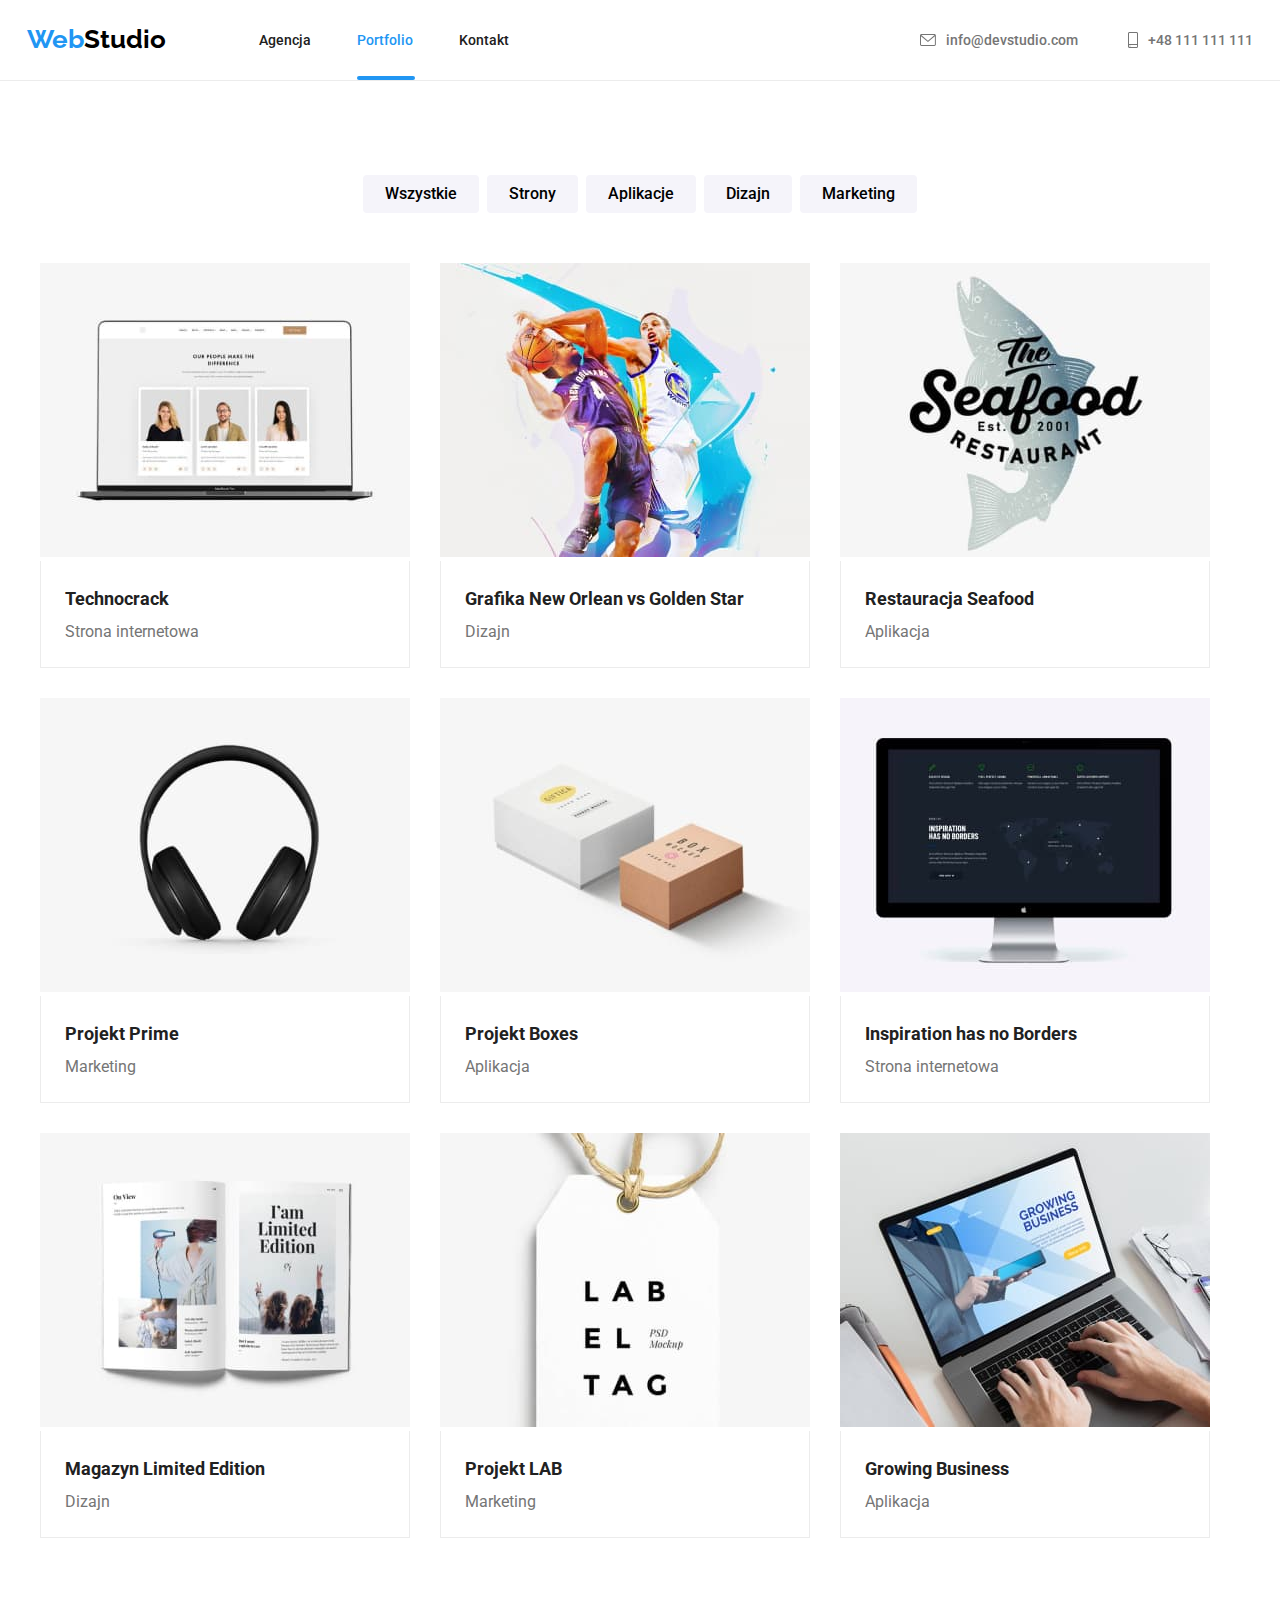
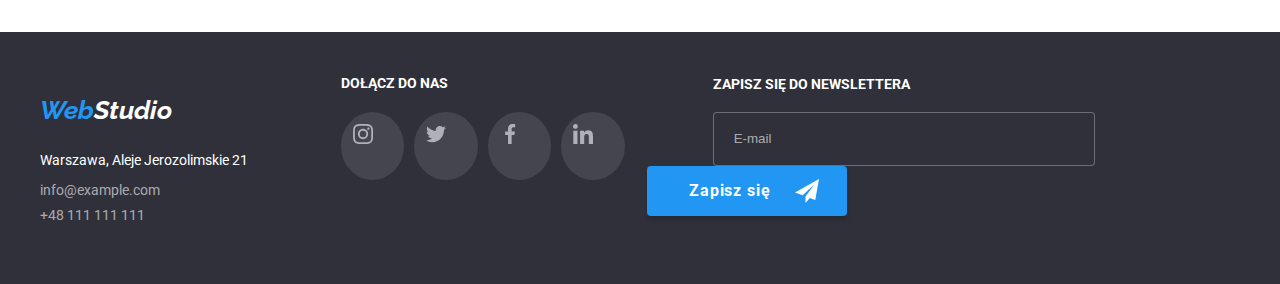
==== commit b205b6e4: "hw07" ====
--- a/portfolio.html
+++ b/portfolio.html
@@ -18,7 +18,7 @@
             href="https://fonts.googleapis.com/css2?family=Raleway:wght@700&family=Roboto:wght@400;500;700;900&display=swap"
             rel="stylesheet"
         />
-        <link rel="stylesheet" href="./css/styles.css" />
+        <link rel="stylesheet" href="./css/main.min.css" />
     </head>
     <body>
         <header class="page-header">
@@ -34,9 +34,9 @@
                                 >Agencja</a
                             >
                         </li>
-                        <li class="navigation__select--portfolio">
+                        <li class="navigation__selected--portfolio">
                             <a
-                                class="navigation__active"
+                                class="navigation__link navigation__active"
                                 href="./portfolio.html"
                                 >Portfolio</a
                             >
@@ -335,9 +335,7 @@
                     <address>
                         <a href="./index.html">
                             <span class="logo__web">Web</span
-                            ><span class="logo__studio logo__studio--light"
-                                >Studio</span
-                            ></a
+                            ><span class="logo__studio-footer">Studio</span></a
                         >
                         <p class="footer__adress">
                             Warszawa, Aleje Jerozolimskie 21
--- a/css/main.min.css
+++ b/css/main.min.css
@@ -0,0 +1 @@
+.advantage{display:-webkit-box;display:-ms-flexbox;display:flex;-webkit-box-pack:center;-ms-flex-pack:center;justify-content:center;-webkit-column-gap:30px;-moz-column-gap:30px;column-gap:30px}.advantage p,.advantage span{color:#757575;width:270px;font-weight:400;font-size:14px;line-height:1.71}.advantage h4{font-weight:700;width:270px;font-size:14px;line-height:1.17;margin-bottom:10px}.advantage__icon{width:270px;height:120px;border-radius:4px;background-color:#f5f4fa;margin-bottom:30px;display:-webkit-box;display:-ms-flexbox;display:flex;-webkit-box-align:center;-ms-flex-align:center;align-items:center;-webkit-box-pack:center;-ms-flex-pack:center;justify-content:center}.backdrop{position:fixed;top:0;right:0;bottom:0;left:0;background-color:rgba(0,0,0,.2);-webkit-transition:visibility .6s ease-in,opacity .6s ease-in;transition:visibility .6s ease-in,opacity .6s ease-in;z-index:10}*{margin:0}ul{list-style-type:none}button{border:none;border-radius:4px}a{text-decoration:none}.container{display:-webkit-box;display:-ms-flexbox;display:flex;-webkit-box-align:center;-ms-flex-align:center;align-items:center;width:1200px;margin:0 auto;padding:0 15px;-webkit-box-pack:center;-ms-flex-pack:center;justify-content:center}body{font-family:"Roboto",sans-serif;color:#212121;margin:0 auto}textarea{resize:none}::-webkit-input-placeholder{color:rgba(255,255,255,.6)}::-moz-placeholder{color:rgba(255,255,255,.6)}:-ms-input-placeholder{color:rgba(255,255,255,.6)}::-ms-input-placeholder{color:rgba(255,255,255,.6)}::placeholder{color:rgba(255,255,255,.6)}footer{background-color:#2f303a;height:252px;display:-webkit-box;display:-ms-flexbox;display:flex}.client{width:170px;height:92px;border-radius:4px;fill:#afb1b8;border:#afb1b8 solid 1px;display:-webkit-box;display:-ms-flexbox;display:flex;-webkit-box-align:center;-ms-flex-align:center;align-items:center;-webkit-box-pack:center;-ms-flex-pack:center;justify-content:center;cursor:pointer;-webkit-transition-property:fill,border-color;transition-property:fill,border-color;-webkit-transition-duration:250ms;transition-duration:250ms;-webkit-transition-timing-function:cubic-bezier(0.4, 0, 0.2, 1);transition-timing-function:cubic-bezier(0.4, 0, 0.2, 1)}.client:hover,.client:focus{fill:#2196f3;border-color:#2196f3}.contact{display:-webkit-inline-box;display:-ms-inline-flexbox;display:inline-flex;-webkit-box-align:center;-ms-flex-align:center;align-items:center;-webkit-column-gap:50px;-moz-column-gap:50px;column-gap:50px}.contact__details{color:#757575;font-size:14px;font-weight:500;line-height:1.17;text-align:left;-webkit-transition-property:color,fill;transition-property:color,fill;-webkit-transition-duration:250ms;transition-duration:250ms;-webkit-transition-timing-function:cubic-bezier(0.4, 0, 0.2, 1);transition-timing-function:cubic-bezier(0.4, 0, 0.2, 1)}.contact__details:hover,.contact__details:focus{color:#2196f3;fill:#2196f3}.contact__icon{display:-webkit-box;display:-ms-flexbox;display:flex;-webkit-column-gap:10px;-moz-column-gap:10px;column-gap:10px;-webkit-box-align:center;-ms-flex-align:center;align-items:center;fill:#757575}.content-direction{-webkit-box-orient:vertical;-webkit-box-direction:normal;-ms-flex-direction:column;flex-direction:column}.filters{display:-webkit-box;display:-ms-flexbox;display:flex;-webkit-column-gap:8px;-moz-column-gap:8px;column-gap:8px;margin-bottom:50px}.filters__button{font-family:"Roboto","sans-serif";background-color:#f5f4fa;font-weight:500;font-size:16px;line-height:1.62;padding:6px 22px;cursor:pointer;-webkit-transition-property:background-color,color,-webkit-box-shadow;transition-property:background-color,color,-webkit-box-shadow;transition-property:background-color,color,box-shadow;transition-property:background-color,color,box-shadow,-webkit-box-shadow;-webkit-transition-duration:250ms;transition-duration:250ms;-webkit-transition-timing-function:cubic-bezier(0.4, 0, 0.2, 1);transition-timing-function:cubic-bezier(0.4, 0, 0.2, 1)}.filters__button:focus,.filters__button:hover{color:#fff;background-color:#2196f3;-webkit-box-shadow:0px 3px 1px rgba(0,0,0,.1),0px 1px 2px rgba(0,0,0,.08),0px 2px 2px rgba(0,0,0,.12);box-shadow:0px 3px 1px rgba(0,0,0,.1),0px 1px 2px rgba(0,0,0,.08),0px 2px 2px rgba(0,0,0,.12)}.footer{-webkit-box-orient:vertical;-webkit-box-direction:normal;-ms-flex-direction:column;flex-direction:column;-webkit-box-align:start;-ms-flex-align:start;align-items:flex-start;-webkit-box-pack:center;-ms-flex-pack:center;justify-content:center}.footer__section{display:-webkit-inline-box;display:-ms-inline-flexbox;display:inline-flex;-webkit-box-align:center;-ms-flex-align:center;align-items:center;-webkit-column-gap:70px;-moz-column-gap:70px;column-gap:70px}.footer__adress{color:#fff;font-style:normal;font-size:14px;font-weight:400;line-height:1.71;text-align:left;margin-top:20px;cursor:pointer;-webkit-transition-property:color;transition-property:color;-webkit-transition-duration:250ms;transition-duration:250ms;-webkit-transition-timing-function:cubic-bezier(0.4, 0, 0.2, 1);transition-timing-function:cubic-bezier(0.4, 0, 0.2, 1)}.footer__adress:hover,.footer__adress:focus{color:#2196f3}.footer__contact{color:rgba(255,255,255,.6);font-weight:400;font-style:normal;line-height:1.17;font-size:14px;width:231px;text-align:left;margin-top:9px;cursor:pointer;-webkit-transition-property:color;transition-property:color;-webkit-transition-duration:250ms;transition-duration:250ms;-webkit-transition-timing-function:cubic-bezier(0.4, 0, 0.2, 1);transition-timing-function:cubic-bezier(0.4, 0, 0.2, 1)}.footer__contact:hover,.footer__contact:focus{color:#2196f3}.footer__join-us{color:#fff;line-height:1.17;font-size:14px;width:113px;padding-bottom:20px;margin-top:-25px}.footer__social-grid{display:-webkit-box;display:-ms-flexbox;display:flex;-webkit-column-gap:10px;-moz-column-gap:10px;column-gap:10px}.footer__social-icon{width:44px;height:44px;border-radius:50%;padding:12px;fill:#afb1b8;background-color:rgba(255,255,255,.1);-webkit-transition-property:background-color,fill;transition-property:background-color,fill;-webkit-transition-duration:250ms;transition-duration:250ms;-webkit-transition-timing-function:cubic-bezier(0.4, 0, 0.2, 1);transition-timing-function:cubic-bezier(0.4, 0, 0.2, 1)}.footer__social-icon:hover,.footer__social-icon:focus{background-color:#2196f3;fill:#fff}.is-hidden{pointer-events:none;visibility:hidden;opacity:0}.is-hidden .modal{-webkit-transform:translate(50%, 50%) scale(0) rotate(180deg);transform:translate(50%, 50%) scale(0) rotate(180deg)}.logo{text-align:left}.logo__web{font-family:"Raleway","sans-serif";font-weight:700;font-size:26px;line-height:1.19;color:#2196f3}.logo__studio{font-family:"Raleway","sans-serif";font-weight:700;font-size:26px;color:#000;line-height:1.38}.logo__studio-footer{font-family:"Raleway","sans-serif";font-weight:700;font-size:26px;color:#fff;line-height:1.38}.main-image{background-image:-webkit-gradient(linear, left bottom, left top, from(rgba(47, 48, 58, 0.4)), to(rgba(47, 48, 58, 0.4))),url("../images/main-background.jpg");background-image:linear-gradient(to top, rgba(47, 48, 58, 0.4), rgba(47, 48, 58, 0.4)),url("../images/main-background.jpg");background-repeat:no-repeat;-o-object-fit:fill;object-fit:fill;background-position:50% 50%;background-color:#2f303a;padding-top:200px;padding-bottom:200px}.main-image__text{text-align:center;color:#fff;font-weight:900;font-size:44px;line-height:1.36;letter-spacing:2.64px;width:696px;margin-bottom:30px}.main-image__button{color:#fff;background-color:#2196f3;font-weight:700;font-size:16px;line-height:1.87;padding:10px 41px 10px 42px;cursor:pointer;-webkit-box-shadow:0px 4px 4px 0px rgba(0,0,0,.1490196078);box-shadow:0px 4px 4px 0px rgba(0,0,0,.1490196078)}.modal{position:relative;top:50%;left:50%;-webkit-transform:translate(-50%, -50%) scale(1);transform:translate(-50%, -50%) scale(1);width:528px;height:581px;-webkit-box-shadow:0px 1px 3px rgba(0,0,0,.12),0px 1px 1px rgba(0,0,0,.14),0px 2px 1px rgba(0,0,0,.2);box-shadow:0px 1px 3px rgba(0,0,0,.12),0px 1px 1px rgba(0,0,0,.14),0px 2px 1px rgba(0,0,0,.2);background-color:#fff;border-radius:4px;-webkit-transition:-webkit-transform .6s ease-in;transition:-webkit-transform .6s ease-in;transition:transform .6s ease-in;transition:transform .6s ease-in, -webkit-transform .6s ease-in}.modal p{text-align:center;font-size:20px;line-height:1.17;padding:40px 40px 12px 40px;color:#212121;font-weight:700;font-size:20px;line-height:1.17}.modal form{width:448px;display:-webkit-box;display:-ms-flexbox;display:flex;-webkit-box-orient:vertical;-webkit-box-direction:normal;-ms-flex-direction:column;flex-direction:column;gap:10px}.modal label{position:relative;display:-webkit-box;display:-ms-flexbox;display:flex;-webkit-box-orient:vertical;-webkit-box-direction:normal;-ms-flex-direction:column;flex-direction:column;margin-left:40px}.modal__input{width:448px;height:40px;border:1px solid rgba(33,33,33,.2);border-radius:4px;padding-left:42px;outline:none;-webkit-transition-property:border-color,fill;transition-property:border-color,fill;-webkit-transition-duration:250ms;transition-duration:250ms;-webkit-transition-timing-function:cubic-bezier(0.4, 0, 0.2, 1);transition-timing-function:cubic-bezier(0.4, 0, 0.2, 1)}.modal__input:focus-within,.modal__input:focus-within+svg,.modal__input:hover+svg,.modal__input:hover{border-color:#2196f3;fill:#2196f3}.modal__input-comment{font-size:12px;letter-spacing:.12px;width:448px;height:120px;display:-webkit-box;display:-ms-flexbox;display:flex;padding:12px 16px;margin-bottom:10px;border:1px solid rgba(33,33,33,.2);border-radius:4px;outline:none;-webkit-transition-property:border-color,fill;transition-property:border-color,fill;-webkit-transition-duration:250ms;transition-duration:250ms;-webkit-transition-timing-function:cubic-bezier(0.4, 0, 0.2, 1);transition-timing-function:cubic-bezier(0.4, 0, 0.2, 1)}.modal__input-comment:hover{border-color:#2196f3;fill:#2196f3}.modal__input-title{font-family:"Roboto","sans-serif";font-weight:400;font-size:12px;font-style:normal;line-height:1.16;letter-spacing:1%;padding-bottom:4px}.modal__icon{position:absolute;top:29px;left:12px}.modal__input-title{font-weight:400;font-size:12px;font-style:normal;line-height:1.16;letter-spacing:1%;padding-bottom:4px}.modal__button{display:-webkit-box;display:-ms-flexbox;display:flex;-webkit-box-align:center;-ms-flex-align:center;align-items:center;-webkit-box-pack:center;-ms-flex-pack:center;justify-content:center;width:200px;height:50px;font-size:16px;line-height:1.87;letter-spacing:.06em;color:#fff;margin:30px 164px 40px 164px;background-color:#2196f3;border-radius:4px;-webkit-box-shadow:0px 4px 4px 0px rgba(0,0,0,.1490196078);box-shadow:0px 4px 4px 0px rgba(0,0,0,.1490196078);cursor:pointer}.modal__rules-text{position:relative;display:block;cursor:pointer;font-size:14px;font-weight:400;line-height:1.71;padding-left:23px}.modal__rules-text input{position:absolute;opacity:0;cursor:pointer;height:0;width:0}.modal__rules-text input:checked~.modal__checkbox{border-color:#2196f3;background-color:#2196f3}.modal__rules-text input:checked~.modal__checkbox::after{display:block}.modal__rules-text .modal__checkbox::after{left:3px;bottom:2px;width:6px;height:11px;border:.2px solid #fff;border-width:0 2px 2px 0;-webkit-transform:rotate(45deg);transform:rotate(45deg)}.modal__rules-text .modal__checkbox{position:absolute;top:3px;left:0px;height:15px;width:16px;border:2px solid #000;background-color:#fff;border-color:#000;border-radius:2px;margin-left:15px}.modal__rules-text .modal__checkbox::after{content:"";position:absolute;display:none}.modal__space{margin-left:14px}.modal__link{text-decoration:underline;color:#2196f3}.modal__close{display:-webkit-box;display:-ms-flexbox;display:flex;position:absolute;top:8px;right:8px;width:30px;height:30px;-webkit-box-align:center;-ms-flex-align:center;align-items:center;border:1px solid rgba(0,0,0,.1019607843);border-radius:50%;background-color:#fff;fill:#000;cursor:pointer}.modal__icon{position:absolute;top:29px;left:12px}.navigation{display:-webkit-box;display:-ms-flexbox;display:flex;padding:32px 371px 32px 93px;-webkit-column-gap:46px;-moz-column-gap:46px;column-gap:46px}.navigation__link{color:#212121;font-weight:500;font-size:14px;line-height:1.17;display:-webkit-box;display:-ms-flexbox;display:flex;-webkit-transition-property:background-color,color;transition-property:background-color,color;-webkit-transition-duration:250ms;transition-duration:250ms;-webkit-transition-timing-function:.4,0,.2,1;transition-timing-function:.4,0,.2,1}.navigation__link:hover,.navigation__link:focus{color:#2196f3;background-color:#fff}.navigation__selected{position:relative}.navigation__selected--index::after{color:#2196f3;content:"";position:absolute;width:53px;height:4px;margin-top:28px;background-color:#2196f3;border-radius:2px;display:block}.navigation__selected--portfolio::after{color:#2196f3;content:"";position:absolute;width:58px;height:4px;margin-top:28px;background-color:#2196f3;border-radius:2px;display:block}.navigation__active{color:#2196f3}.newsletter{color:#fff;font-weight:700;font-size:14px;line-height:1.17;width:207px;padding-bottom:20px;margin-top:-36px;margin-left:78px}.newsletter__label{width:358px;height:50px;background-color:#2f303a;margin-left:78px;border:1px solid rgba(255,255,255,.3019607843);border-radius:4px;padding-left:20px;-webkit-transition-property:background-color,color;transition-property:background-color,color;-webkit-transition-duration:250ms;transition-duration:250ms;-webkit-transition-timing-function:cubic-bezier(0.4, 0, 0.2, 1);transition-timing-function:cubic-bezier(0.4, 0, 0.2, 1)}.newsletter__label:hover,.newsletter__label:focus{color:#000;border-color:rgba(255,255,255,.3019607843)}.newsletter__sign-up-button{display:-webkit-inline-box;display:-ms-inline-flexbox;display:inline-flex;-webkit-box-align:center;-ms-flex-align:center;align-items:center;text-align:center;width:200px;height:50px;font-family:"Roboto","sans-serif";font-weight:700;font-size:16px;line-height:1.87;letter-spacing:.06em;color:#fff;margin-left:12px;padding-left:42px;-webkit-column-gap:24px;-moz-column-gap:24px;column-gap:24px;background-color:#2196f3;border-radius:4px;-webkit-box-shadow:0px 4px 4px 0px rgba(0,0,0,.1490196078);box-shadow:0px 4px 4px 0px rgba(0,0,0,.1490196078);cursor:pointer}.newsletter__button-icon{fill:#fff}.no-padding{padding-top:0px}.page-header{border-bottom:1px solid #ececec}.portfolio{display:-webkit-box;display:-ms-flexbox;display:flex;-ms-flex-wrap:wrap;flex-wrap:wrap;gap:30px}.portfolio h4{font-size:18px;line-height:2}.portfolio span{color:#757575;font-size:16px;line-height:1.87}.portfolio__shadow:focus,.portfolio__shadow:hover{-webkit-box-shadow:0px 1px 1px rgba(0,0,0,.12),0px 4px 4px rgba(0,0,0,.06),1px 4px 6px rgba(0,0,0,.16);box-shadow:0px 1px 1px rgba(0,0,0,.12),0px 4px 4px rgba(0,0,0,.06),1px 4px 6px rgba(0,0,0,.16);-webkit-transition-property:-webkit-box-shadow;transition-property:-webkit-box-shadow;transition-property:box-shadow;transition-property:box-shadow, -webkit-box-shadow;-webkit-transition-duration:250ms;transition-duration:250ms;-webkit-transition-timing-function:cubic-bezier(0.4, 0, 0.2, 1);transition-timing-function:cubic-bezier(0.4, 0, 0.2, 1)}.portfolio__shadow:hover .portfolio__description,.portfolio__shadow:focus .portfolio__description{-webkit-transform:translateY(0%);transform:translateY(0%);-webkit-transition-property:visibility,background-color,-webkit-transform;transition-property:visibility,background-color,-webkit-transform;transition-property:visibility,transform,background-color;transition-property:visibility,transform,background-color,-webkit-transform;-webkit-transition:-webkit-transform 250ms cubic-bezier(0.4, 0, 0.2, 1);transition:-webkit-transform 250ms cubic-bezier(0.4, 0, 0.2, 1);transition:transform 250ms cubic-bezier(0.4, 0, 0.2, 1);transition:transform 250ms cubic-bezier(0.4, 0, 0.2, 1), -webkit-transform 250ms cubic-bezier(0.4, 0, 0.2, 1)}.portfolio__image-box{position:relative;overflow:hidden}.portfolio__image-box:hover .portfolio__description,.portfolio__image-box:focus .portfolio__description{-webkit-transform:translateY(0%);transform:translateY(0%);-webkit-transition-property:visibility,background-color,-webkit-transform;transition-property:visibility,background-color,-webkit-transform;transition-property:visibility,transform,background-color;transition-property:visibility,transform,background-color,-webkit-transform;-webkit-transition:-webkit-transform 250ms cubic-bezier(0.4, 0, 0.2, 1);transition:-webkit-transform 250ms cubic-bezier(0.4, 0, 0.2, 1);transition:transform 250ms cubic-bezier(0.4, 0, 0.2, 1);transition:transform 250ms cubic-bezier(0.4, 0, 0.2, 1), -webkit-transform 250ms cubic-bezier(0.4, 0, 0.2, 1)}.portfolio__title-space{padding:20px 24px;border-left:1px solid #ececec;border-right:1px solid #ececec;border-bottom:1px solid #ececec}.portfolio__description{font-family:"Roboto","sans-serif";font-weight:400;font-size:18px;line-height:1.55;color:#fff;margin:0;position:absolute;top:0;left:0;bottom:0;right:0;background-color:rgba(33,150,243,.8980392157);padding:49px 45px 49px 24px;-webkit-transform:translateY(100%);transform:translateY(100%)}.product{display:-webkit-box;display:-ms-flexbox;display:flex;-webkit-box-align:center;-ms-flex-align:center;align-items:center;-webkit-column-gap:30px;-moz-column-gap:30px;column-gap:30px}.product__title{position:relative}.product__img-title{position:absolute;left:0;right:0;bottom:0;height:70px;font-size:14px;font-weight:700;color:#fff;line-height:1.14;padding:27px;text-align:center;background-color:rgba(47,48,58,.8);letter-spacing:.42px}.social{display:-webkit-box;display:-ms-flexbox;display:flex;-webkit-box-align:center;-ms-flex-align:center;align-items:center;-webkit-box-pack:center;-ms-flex-pack:center;justify-content:center;padding-bottom:30px;-webkit-column-gap:10px;-moz-column-gap:10px;column-gap:10px;cursor:pointer}.social__icon{width:44px;height:44px;fill:#afb1b8;border-radius:50%;padding:12px;background-color:#fff;-webkit-transition-property:background-color,fill;transition-property:background-color,fill;-webkit-transition-duration:250ms;transition-duration:250ms;-webkit-transition-timing-function:cubic-bezier(0.4, 0, 0.2, 1);transition-timing-function:cubic-bezier(0.4, 0, 0.2, 1)}.social__icon:hover,.social__icon:focus{background-color:#2196f3;fill:#fff}.team-background{background-color:#f5f4fa}.team{display:-webkit-box;display:-ms-flexbox;display:flex;-webkit-box-align:center;-ms-flex-align:center;align-items:center;-webkit-column-gap:30px;-moz-column-gap:30px;column-gap:30px;text-align:center}.team h4{font-weight:500;font-size:16px;padding-top:30px;padding-bottom:10px}.team p{color:#757575;font-weight:400;font-size:16px;line-height:1.17;padding-bottom:16px}.team__shadow{-webkit-box-shadow:0px 1px 3px rgba(0,0,0,.12),0px 1px 1px rgba(0,0,0,.14),0px 2px 1px rgba(0,0,0,.2);box-shadow:0px 1px 3px rgba(0,0,0,.12),0px 1px 1px rgba(0,0,0,.14),0px 2px 1px rgba(0,0,0,.2);-webkit-transition-property:-webkit-box-shadow;transition-property:-webkit-box-shadow;transition-property:box-shadow;transition-property:box-shadow, -webkit-box-shadow;-webkit-transition-duration:250ms;transition-duration:250ms;-webkit-transition-timing-function:cubic-bezier(0.4, 0, 0.2, 1);transition-timing-function:cubic-bezier(0.4, 0, 0.2, 1)}.team__border{border-bottom-left-radius:4px;border-bottom-right-radius:4px;-webkit-box-shadow:0px 2px 1px 0px rgba(0,0,0,.2);box-shadow:0px 2px 1px 0px rgba(0,0,0,.2);-webkit-box-shadow:0px 1px 1px 0px rgba(0,0,0,.1411764706);box-shadow:0px 1px 1px 0px rgba(0,0,0,.1411764706);-webkit-box-shadow:0px 1px 3px 0px rgba(0,0,0,.1215686275);box-shadow:0px 1px 3px 0px rgba(0,0,0,.1215686275);background-color:#fff}.section{padding:94px 0px}.section ul{padding-left:0px}.section__title{font-size:36px;line-height:1.17;text-align:center;margin-bottom:50px}.section__client{display:-webkit-box;display:-ms-flexbox;display:flex;-webkit-box-align:center;-ms-flex-align:center;align-items:center;-webkit-column-gap:30px;-moz-column-gap:30px;column-gap:30px}/*# sourceMappingURL=main.min.css.map */